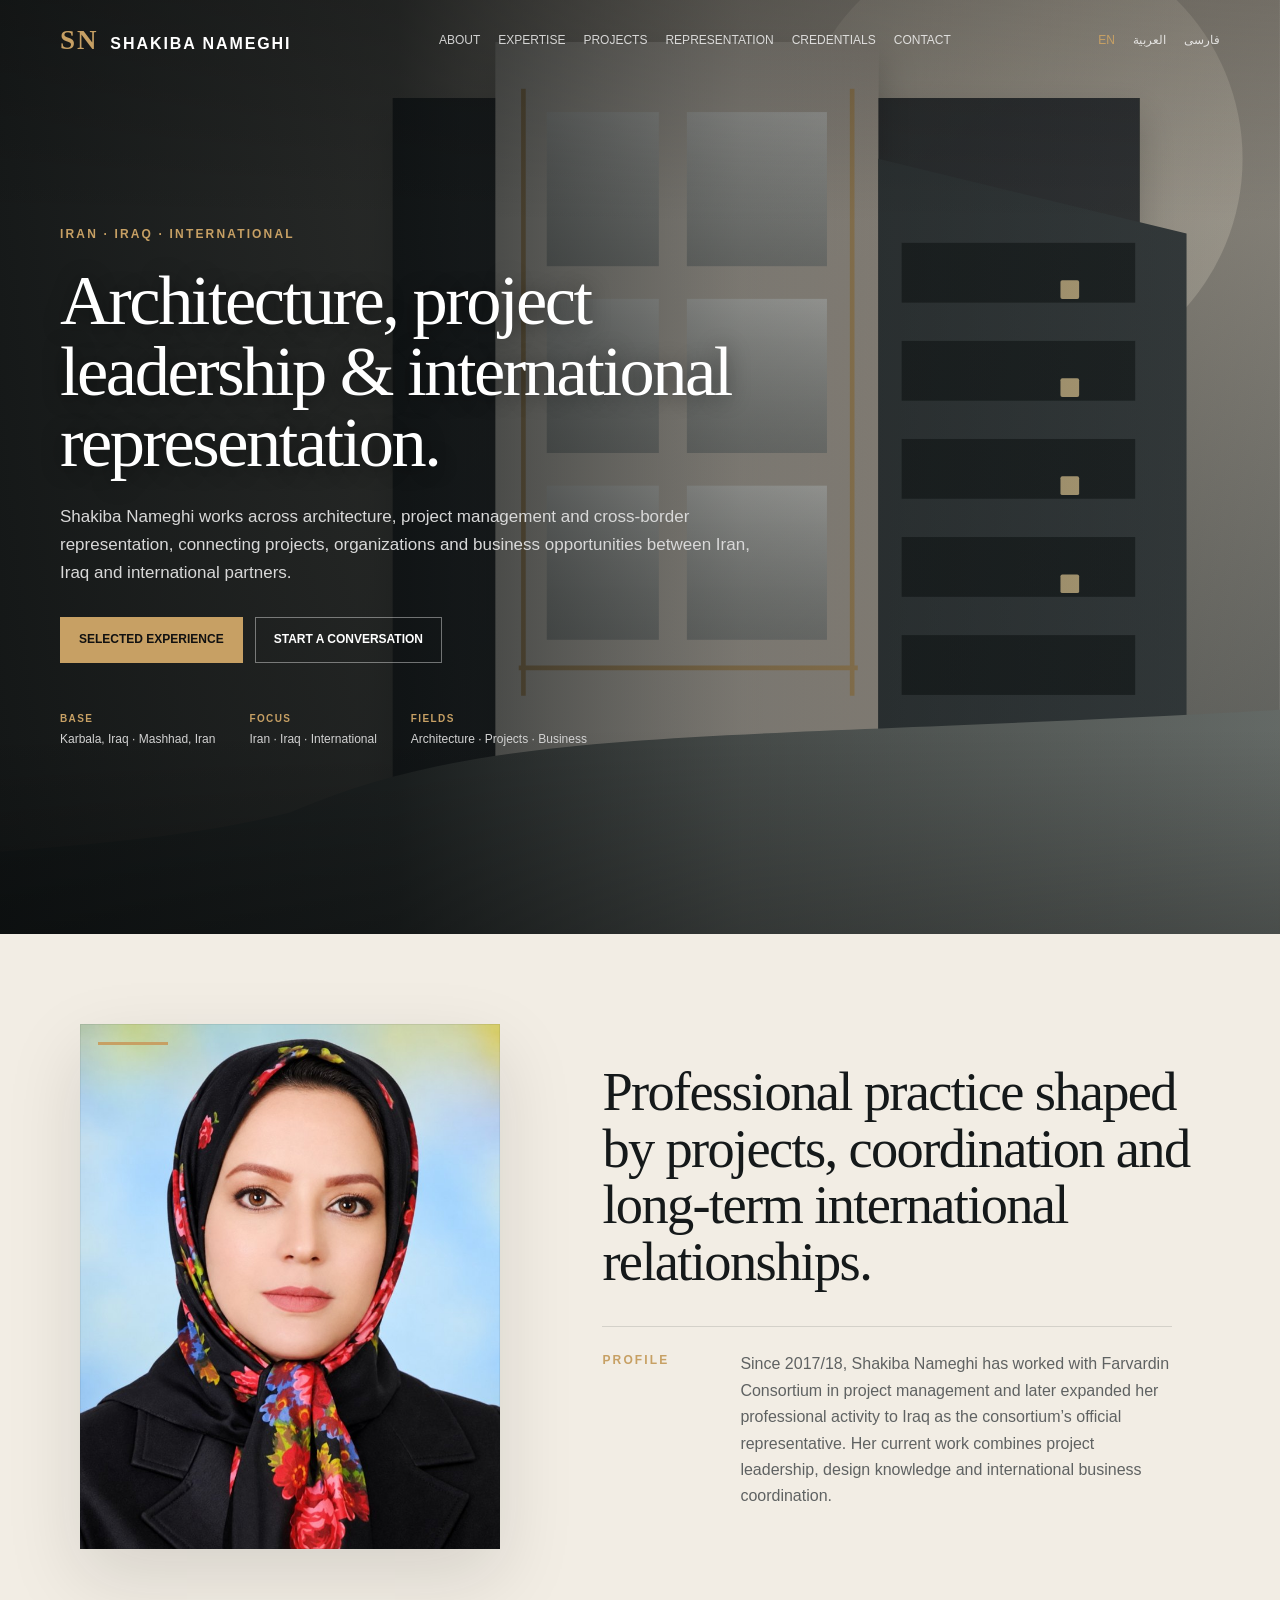
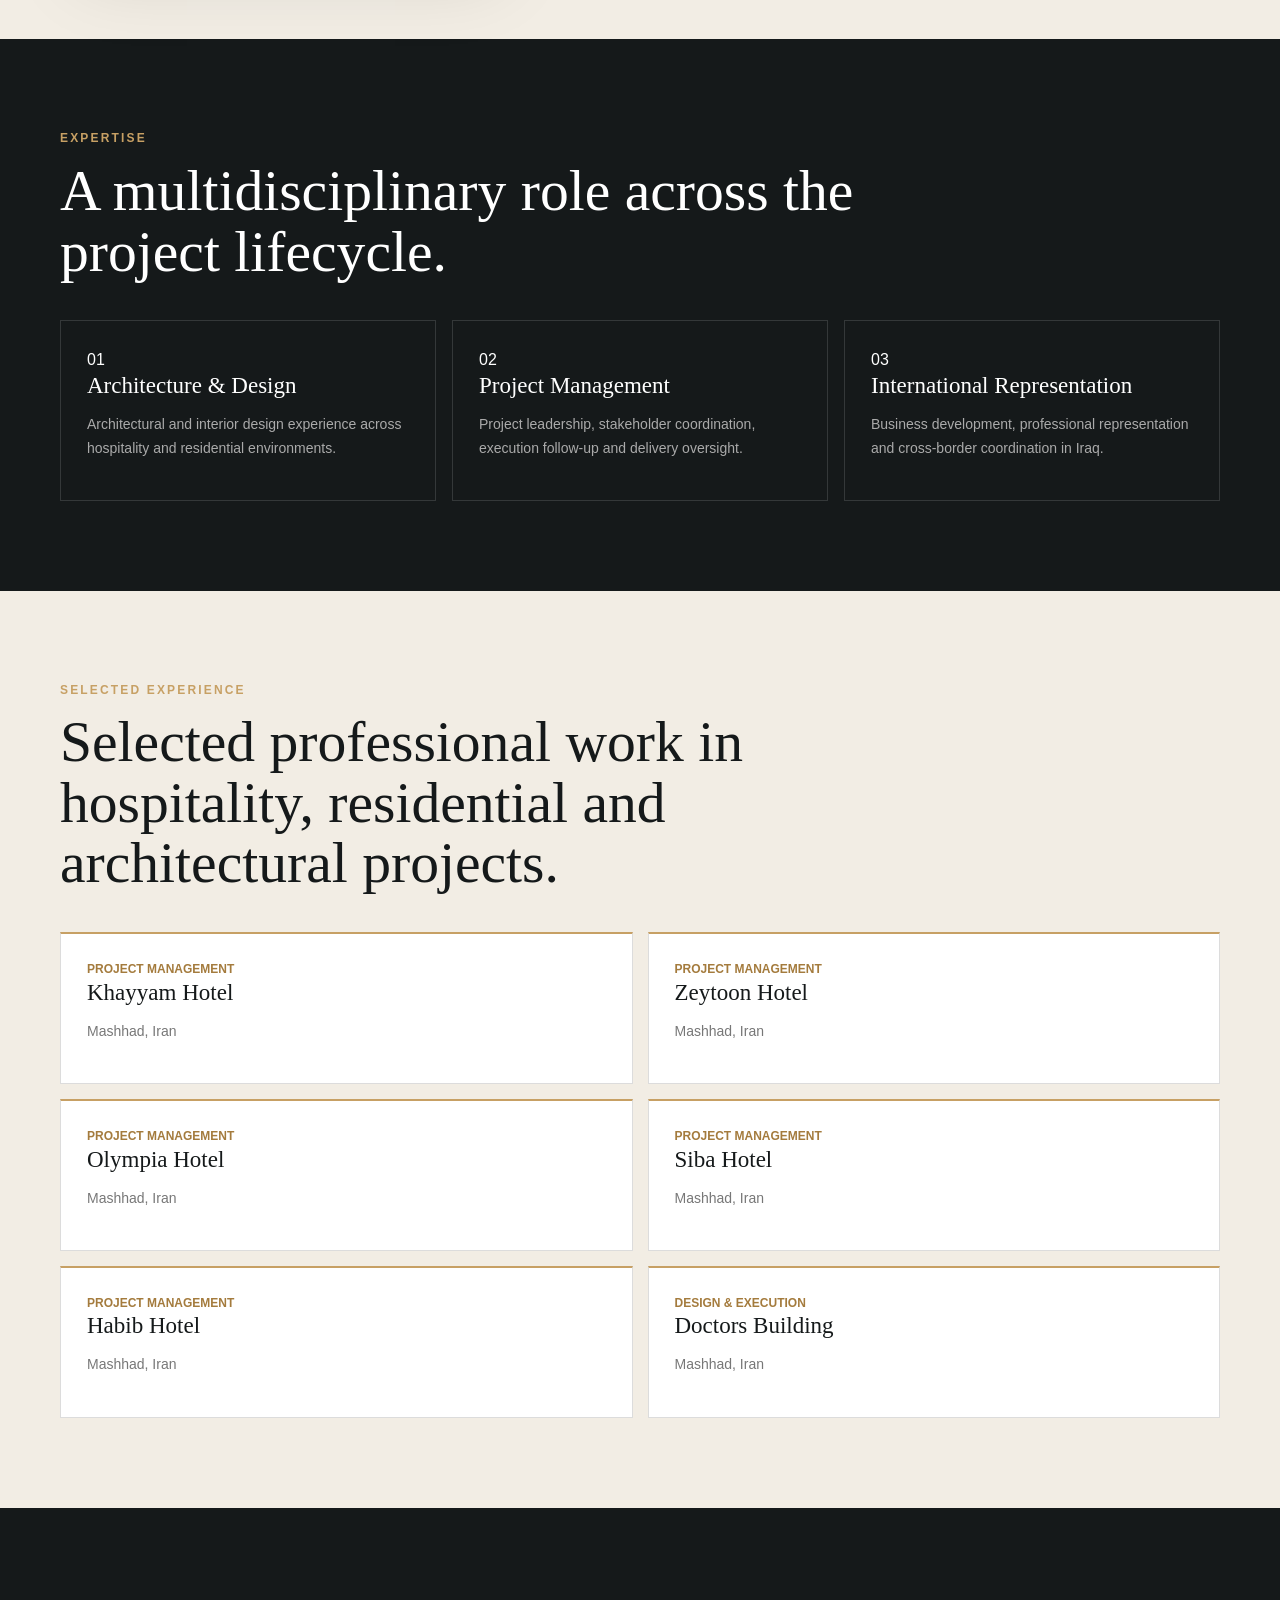
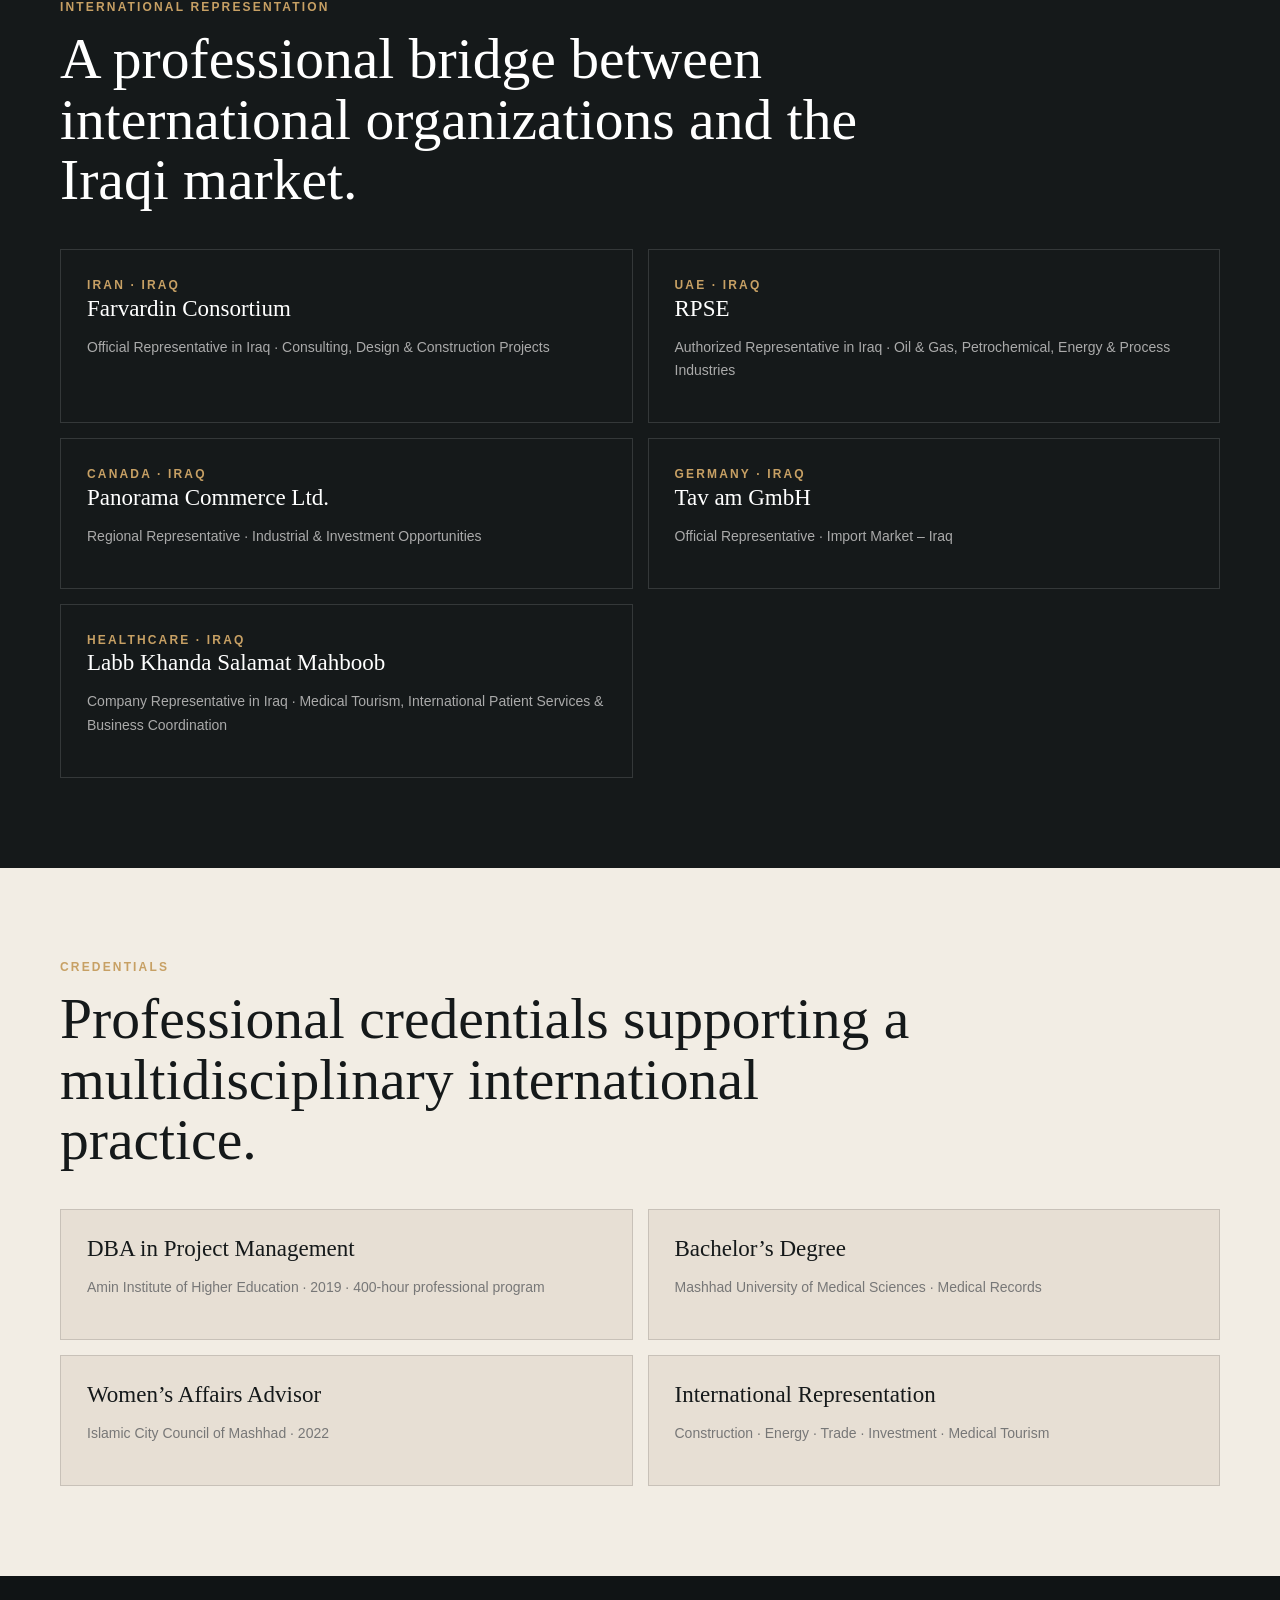
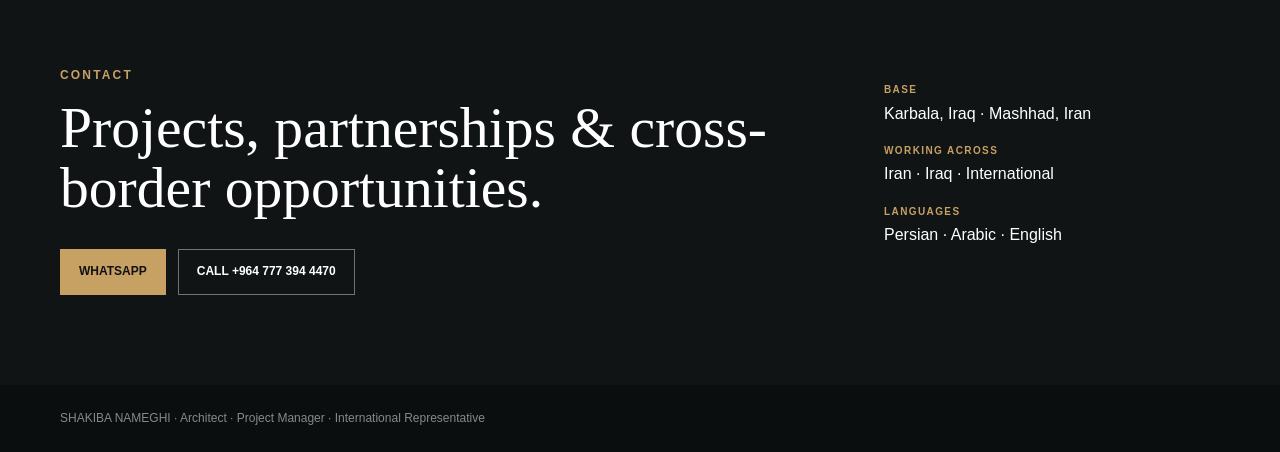
==== index.html @ e81e1b33 "Bust mobile CSS cache" ====
<!doctype html><html lang="en"><head><meta charset="utf-8"><meta name="viewport" content="width=device-width,initial-scale=1"><title>Shakiba Nameghi — Architect, Project Manager & International Representative</title><meta name="description" content="Official website of Shakiba Nameghi, architect, project manager and international representative working across Iran, Iraq and international partnerships."><meta name="theme-color" content="#141718"><link rel="canonical" href="https://shakibanameghi.com/"><link rel="alternate" hreflang="en" href="https://shakibanameghi.com/"><link rel="alternate" hreflang="fa" href="https://shakibanameghi.com/fa/"><link rel="alternate" hreflang="ar" href="https://shakibanameghi.com/ar/"><link rel="stylesheet" href="/style.css?v=5"><script defer src="/script.js?v=4"></script></head><body><header><div class="w bar"><a class="brand" href="/"><b>SN</b>SHAKIBA NAMEGHI</a><nav class="nav"><a href="#about">ABOUT</a><a href="#expertise">EXPERTISE</a><a href="#projects">PROJECTS</a><a href="#representation">REPRESENTATION</a><a href="#credentials">CREDENTIALS</a><a href="#contact">CONTACT</a></nav><div class="lang"><a class="on" href="/">EN</a><a href="/ar/">العربية</a><a href="/fa/">فارسی</a></div></div></header><main><section class="hero"><div class="w hc"><div class="eyebrow" data-reveal>IRAN · IRAQ · INTERNATIONAL</div><h1 data-reveal class="delay-1">Architecture, project leadership & international representation.</h1><p data-reveal class="delay-2">Shakiba Nameghi works across architecture, project management and cross-border representation, connecting projects, organizations and business opportunities between Iran, Iraq and international partners.</p><div class="buttons delay-3" data-reveal><a class="btn primary" href="#projects">SELECTED EXPERIENCE</a><a class="btn" href="#contact">START A CONVERSATION</a></div><div class="hero-meta" data-reveal><span><b>BASE</b>Karbala, Iraq · Mashhad, Iran</span><span><b>FOCUS</b>Iran · Iraq · International</span><span><b>FIELDS</b>Architecture · Projects · Business</span></div></div></section><section id="about"><div class="w about-grid"><figure class="about-portrait" data-reveal><img src="/portrait.jpg" alt="Portrait of Shakiba Nameghi" loading="lazy"></figure><div class="about-copy"><div class="big-copy" data-reveal>Professional practice shaped by projects, coordination and long-term international relationships.</div><div class="small-copy" data-reveal><div class="kick">PROFILE</div><p>Since 2017/18, Shakiba Nameghi has worked with Farvardin Consortium in project management and later expanded her professional activity to Iraq as the consortium’s official representative. Her current work combines project leadership, design knowledge and international business coordination.</p></div></div></div></section><section class="dark" id="expertise"><div class="w"><div class="section-head"><div class="kick" data-reveal>EXPERTISE</div><h2 class="title" data-reveal>A multidisciplinary role across the project lifecycle.</h2></div><div class="grid"><div class="card" data-reveal><div class="num">01</div><h3>Architecture & Design</h3><p>Architectural and interior design experience across hospitality and residential environments.</p></div><div class="card delay-1" data-reveal><div class="num">02</div><h3>Project Management</h3><p>Project leadership, stakeholder coordination, execution follow-up and delivery oversight.</p></div><div class="card delay-2" data-reveal><div class="num">03</div><h3>International Representation</h3><p>Business development, professional representation and cross-border coordination in Iraq.</p></div></div></div></section><section id="projects"><div class="w"><div class="section-head"><div class="kick" data-reveal>SELECTED EXPERIENCE</div><h2 class="title" data-reveal>Selected professional work in hospitality, residential and architectural projects.</h2></div><div class="projects"><article class="project" data-reveal><div class="meta">PROJECT MANAGEMENT</div><h3>Khayyam Hotel</h3><p>Mashhad, Iran</p></article><article class="project" data-reveal><div class="meta">PROJECT MANAGEMENT</div><h3>Zeytoon Hotel</h3><p>Mashhad, Iran</p></article><article class="project" data-reveal><div class="meta">PROJECT MANAGEMENT</div><h3>Olympia Hotel</h3><p>Mashhad, Iran</p></article><article class="project" data-reveal><div class="meta">PROJECT MANAGEMENT</div><h3>Siba Hotel</h3><p>Mashhad, Iran</p></article><article class="project" data-reveal><div class="meta">PROJECT MANAGEMENT</div><h3>Habib Hotel</h3><p>Mashhad, Iran</p></article><article class="project" data-reveal><div class="meta">DESIGN & EXECUTION</div><h3>Doctors Building</h3><p>Mashhad, Iran</p></article></div></div></section><section class="dark" id="representation"><div class="w"><div class="section-head"><div class="kick" data-reveal>INTERNATIONAL REPRESENTATION</div><h2 class="title" data-reveal>A professional bridge between international organizations and the Iraqi market.</h2></div><div class="reps"><div class="card" data-reveal><div class="kick">IRAN · IRAQ</div><h3>Farvardin Consortium</h3><p>Official Representative in Iraq · Consulting, Design & Construction Projects</p></div><div class="card" data-reveal><div class="kick">UAE · IRAQ</div><h3>RPSE</h3><p>Authorized Representative in Iraq · Oil & Gas, Petrochemical, Energy & Process Industries</p></div><div class="card" data-reveal><div class="kick">CANADA · IRAQ</div><h3>Panorama Commerce Ltd.</h3><p>Regional Representative · Industrial & Investment Opportunities</p></div><div class="card" data-reveal><div class="kick">GERMANY · IRAQ</div><h3>Tav am GmbH</h3><p>Official Representative · Import Market – Iraq</p></div><div class="card" data-reveal><div class="kick">HEALTHCARE · IRAQ</div><h3>Labb Khanda Salamat Mahboob</h3><p>Company Representative in Iraq · Medical Tourism, International Patient Services & Business Coordination</p></div></div></div></section><section id="credentials"><div class="w"><div class="section-head"><div class="kick" data-reveal>CREDENTIALS</div><h2 class="title" data-reveal>Professional credentials supporting a multidisciplinary international practice.</h2></div><div class="creds"><div class="cred" data-reveal><h3>DBA in Project Management</h3><p>Amin Institute of Higher Education · 2019 · 400-hour professional program</p></div><div class="cred" data-reveal><h3>Bachelor’s Degree</h3><p>Mashhad University of Medical Sciences · Medical Records</p></div><div class="cred" data-reveal><h3>Women’s Affairs Advisor</h3><p>Islamic City Council of Mashhad · 2022</p></div><div class="cred" data-reveal><h3>International Representation</h3><p>Construction · Energy · Trade · Investment · Medical Tourism</p></div></div></div></section><section class="contact" id="contact"><div class="w contactin"><div data-reveal><div class="kick">CONTACT</div><h2 class="title">Projects, partnerships & cross-border opportunities.</h2><div class="buttons"><a class="btn primary" href="https://wa.me/9647773944470" target="_blank" rel="noopener">WHATSAPP</a><a class="btn" href="tel:+9647773944470">CALL +964 777 394 4470</a></div></div><div class="contact-info" data-reveal><p><b>BASE</b>Karbala, Iraq · Mashhad, Iran</p><p><b>WORKING ACROSS</b>Iran · Iraq · International</p><p><b>LANGUAGES</b>Persian · Arabic · English</p></div></div></section></main><footer><div class="w">SHAKIBA NAMEGHI · Architect · Project Manager · International Representative</div></footer></body></html>
---- style.css ----
*{box-sizing:border-box}html{scroll-behavior:smooth}body{margin:0;background:#f2ede4;color:#15191a;font-family:Arial,sans-serif;line-height:1.65;overflow-x:hidden}a{color:inherit}img{display:block;max-width:100%}.w{width:min(1160px,calc(100% - 40px));margin-left:auto;margin-right:auto}header{position:absolute;z-index:20;left:0;right:0;color:#fff}.bar{height:82px;display:flex;align-items:center;justify-content:space-between;gap:20px}.brand{text-decoration:none;font-weight:700;letter-spacing:.12em;white-space:nowrap}.brand b{font:700 27px Georgia;color:#c7a064;margin-right:12px}.nav,.lang{display:flex;gap:18px;font-size:12px}.nav a,.lang a{text-decoration:none;opacity:.78}.lang .on{color:#c7a064;opacity:1}.hero{min-height:100vh;display:flex;align-items:center;color:#fff;position:relative;background-image:linear-gradient(90deg,rgba(8,12,13,.92) 0%,rgba(8,12,13,.82) 31%,rgba(8,12,13,.42) 58%,rgba(8,12,13,.12) 100%),url('/hero.svg');background-position:center,right center;background-size:cover,cover;background-repeat:no-repeat}.hero:after{content:"";position:absolute;inset:0;pointer-events:none;background:linear-gradient(180deg,#0003 0%,transparent 24%,transparent 78%,#0004 100%)}.hc{position:relative;z-index:1;padding:135px 0 95px;max-width:1160px;margin-left:auto;margin-right:auto}.hc>*{max-width:720px}.rtl .hc>*{margin-left:0;margin-right:auto}.kick,.eyebrow{color:#c7a064;font-size:12px;font-weight:700;letter-spacing:.18em}h1{font:400 clamp(48px,5.5vw,78px)/1.01 Georgia;margin:20px 0 25px;letter-spacing:-.035em;text-shadow:0 2px 22px #0007}.hero p,.lead{font-size:17px;color:#d8d8d8}.buttons{display:flex;gap:12px;flex-wrap:wrap;margin-top:30px}.btn{padding:12px 18px;border:1px solid #ffffff66;text-decoration:none;font-size:12px;font-weight:700}.primary{background:#c7a064;border-color:#c7a064;color:#111}.hero-meta{display:flex;gap:34px;flex-wrap:wrap;margin-top:48px;color:#d2d2d2;font-size:12px}.hero-meta span{display:grid;gap:2px}.hero-meta b,.contact-info b{color:#c7a064;font-size:10px;letter-spacing:.14em}section{padding:90px 0}.about-grid{display:grid;grid-template-columns:minmax(330px,420px) minmax(0,1fr);gap:clamp(64px,8vw,118px);align-items:center;max-width:1120px}.about-portrait{margin:0;position:relative;aspect-ratio:4/5;overflow:hidden;background:#d8d0c4;box-shadow:0 28px 70px #16161620}.about-portrait:before{content:"";position:absolute;z-index:2;left:18px;top:18px;width:70px;height:3px;background:#c7a064}.about-portrait:after{content:"";position:absolute;inset:0;border:1px solid #15191a14;pointer-events:none}.about-portrait img{width:100%;height:100%;object-fit:cover;object-position:center top}.about-copy{display:grid;gap:36px;align-content:center}.big-copy{font:400 clamp(40px,4.25vw,60px)/1.04 Georgia;letter-spacing:-.03em;max-width:680px}.small-copy{max-width:570px;display:grid;grid-template-columns:110px 1fr;gap:28px;border-top:1px solid #15191a22;padding-top:24px}.small-copy p{margin:0;color:#5f6262;font-size:16px}.dark{background:#15191a;color:#fff}.title{font:400 clamp(35px,4.5vw,60px)/1.05 Georgia;margin:12px 0 28px;max-width:900px}.grid{display:grid;grid-template-columns:repeat(3,1fr);gap:16px;margin-top:38px}.card,.project,.cred{padding:26px;border:1px solid #0002}.dark .card{border-color:#fff2}.card h3,.project h3,.cred h3{font:400 23px Georgia;margin:0 0 9px}.card p,.project p,.cred p{font-size:14px;color:#777}.dark .card p{color:#aaa}.projects,.reps,.creds{display:grid;grid-template-columns:repeat(2,1fr);gap:15px;margin-top:38px}.project{background:#fff;border-top:2px solid #c7a064}.meta{color:#a47b3d;font-size:12px;font-weight:700}.cred{background:#e7dfd4}.contact{background:#101415;color:#fff}.contactin{display:grid;grid-template-columns:1.4fr .6fr;gap:40px}.contact-info p{display:grid;gap:2px}.rtl{direction:rtl;text-align:right}.rtl h1,.rtl .title,.rtl .card h3,.rtl .project h3,.rtl .cred h3,.rtl .big-copy{font-family:Arial;letter-spacing:0}.rtl h1{line-height:1.15}.rtl .brand b{margin-right:0;margin-left:12px}.mobile-nav-toggle,.mobile-nav-panel,.mobile-nav-backdrop{display:none}footer{padding:24px 0;background:#0b0e0f;color:#888;font-size:12px}@media(max-width:980px){.nav{display:none}.bar{gap:14px}.about-grid{grid-template-columns:minmax(250px,.78fr) minmax(0,1.22fr);gap:42px}.small-copy{grid-template-columns:1fr}.hero-meta{gap:22px}.mobile-nav-toggle{display:grid;place-items:center;position:fixed;z-index:41;right:14px;top:86px;width:48px;height:48px;border:1px solid #ffffff20;border-radius:50%;background:rgba(21,25,26,.9);backdrop-filter:blur(10px);-webkit-backdrop-filter:blur(10px);color:#c7a064;box-shadow:0 8px 24px #0005;cursor:pointer;font-size:20px}.rtl .mobile-nav-toggle{right:auto;left:14px}.mobile-nav-backdrop{display:block;position:fixed;z-index:38;inset:0;background:#0009;opacity:0;visibility:hidden;transition:.25s}.mobile-nav-panel{display:flex;position:fixed;z-index:40;top:0;right:0;height:100svh;width:min(84vw,330px);padding:92px 26px 32px;background:#111516;color:#fff;flex-direction:column;gap:4px;transform:translateX(105%);transition:transform .28s ease;box-shadow:-20px 0 50px #0005}.rtl .mobile-nav-panel{right:auto;left:0;transform:translateX(-105%);box-shadow:20px 0 50px #0005}.mobile-nav-panel>a{padding:15px 4px;border-bottom:1px solid #ffffff18;text-decoration:none;font-size:14px;font-weight:700}.mobile-nav-panel>a:first-of-type{border-top:1px solid #ffffff18}.mobile-lang{margin-top:20px;display:flex;gap:14px;flex-wrap:wrap}.mobile-lang a{padding:8px 0;text-decoration:none;color:#bbb;font-size:12px}.mobile-lang .on{color:#c7a064}.mobile-nav-close{position:absolute;top:25px;right:22px;width:40px;height:40px;border:1px solid #ffffff24;background:transparent;color:#fff;font-size:24px;cursor:pointer}.rtl .mobile-nav-close{right:auto;left:22px}body.mobile-nav-open{overflow:hidden}body.mobile-nav-open .mobile-nav-backdrop{opacity:1;visibility:visible}body.mobile-nav-open .mobile-nav-panel{transform:translateX(0)}}@media(max-width:800px){.w{width:calc(100% - 32px)}header{position:absolute;top:0}.bar{height:74px;align-items:center;padding-top:0}.brand{font-size:11px;letter-spacing:.08em;white-space:nowrap;line-height:1;max-width:none;padding-right:56px}.brand b{font-size:24px;margin-right:8px}.rtl .brand{padding-right:0;padding-left:56px}.rtl .brand b{margin-left:8px}.lang{display:none}.mobile-nav-toggle{top:15px;right:15px;width:44px;height:44px;border-radius:10px;font-size:19px}.rtl .mobile-nav-toggle{right:auto;left:15px}.hero{min-height:100svh;align-items:flex-start;background-image:linear-gradient(90deg,rgba(8,12,13,.9),rgba(8,12,13,.5)),url('/hero.svg');background-position:center,62% center;background-size:cover,cover}.hc{padding:145px 0 50px}.hc>*{max-width:100%}.eyebrow{font-size:10px;letter-spacing:.15em}h1{font-size:clamp(39px,11vw,52px);line-height:1.02;margin:14px 0 20px;letter-spacing:-.025em}.rtl h1{line-height:1.16}.hero p{font-size:14px;line-height:1.65}.buttons{gap:10px;margin-top:24px}.btn{padding:12px 14px}.hero-meta{display:grid;grid-template-columns:1fr 1fr;gap:14px 20px;margin-top:30px;font-size:11px}.about-grid{grid-template-columns:1fr;gap:34px;max-width:none}.about-portrait{width:min(100%,520px);aspect-ratio:4/5;box-shadow:none}.about-portrait:before{display:none}.about-copy{gap:24px}.big-copy{font-size:clamp(32px,9vw,44px)}.small-copy{border-top:0;padding-top:0;display:block}.small-copy .kick{margin-bottom:10px}.small-copy p{font-size:15px}.grid{grid-template-columns:1fr}.projects,.reps,.creds,.contactin{grid-template-columns:1fr}section{padding:65px 0}.title{font-size:clamp(32px,9vw,44px)}.card,.project,.cred{padding:22px}}@media(max-width:520px){.w{width:calc(100% - 32px)}.bar{height:70px}.brand{font-size:10px;letter-spacing:.065em;padding-right:50px}.brand b{font-size:22px}.rtl .brand{padding-left:50px}.hero{min-height:100svh}.hc{padding:132px 0 42px}h1{font-size:clamp(37px,10.8vw,47px)}.hero p{font-size:14px}.buttons{display:grid;grid-template-columns:1fr;gap:10px}.btn{text-align:center;padding:12px 10px}.hero-meta{grid-template-columns:1fr;gap:12px;margin-top:28px}.projects,.reps,.creds{gap:11px}section{padding:54px 0}.mobile-nav-toggle{top:14px;right:14px;width:42px;height:42px;border-radius:10px}.rtl .mobile-nav-toggle{right:auto;left:14px}footer{line-height:1.6}}
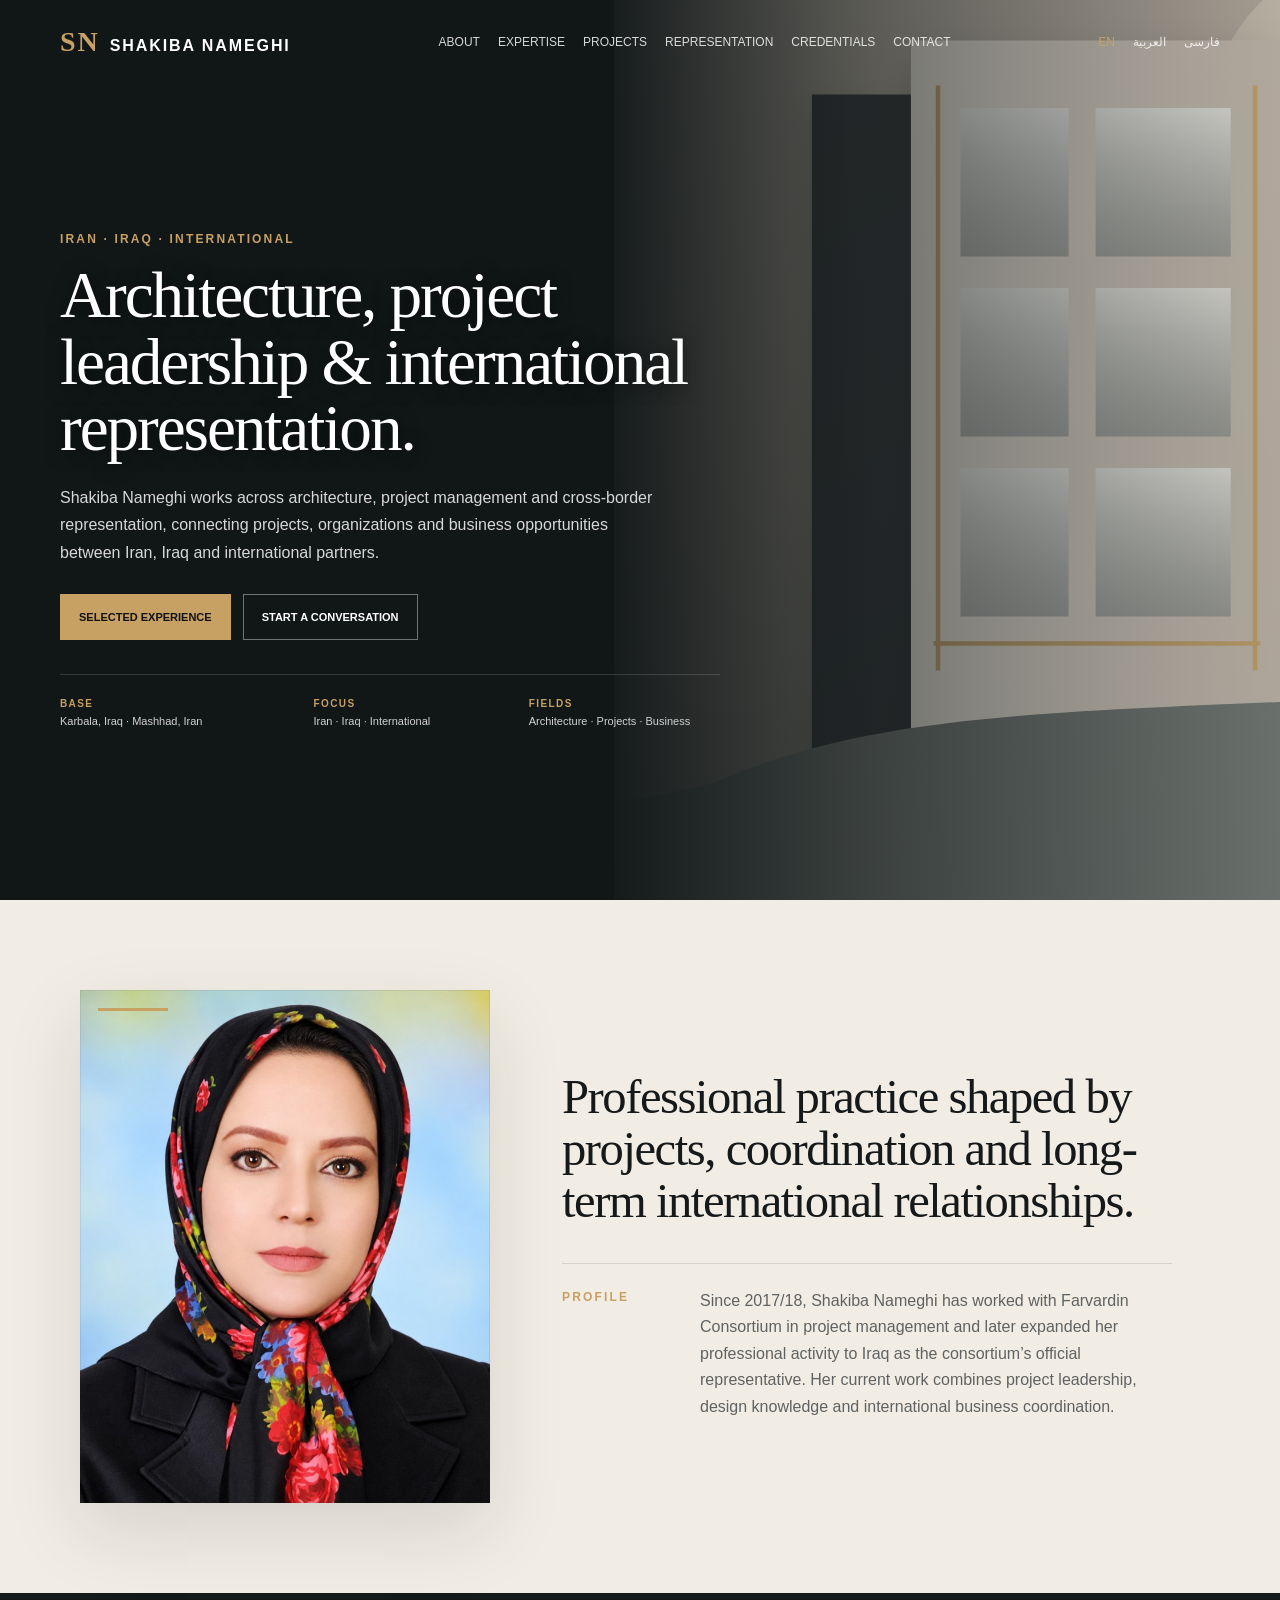
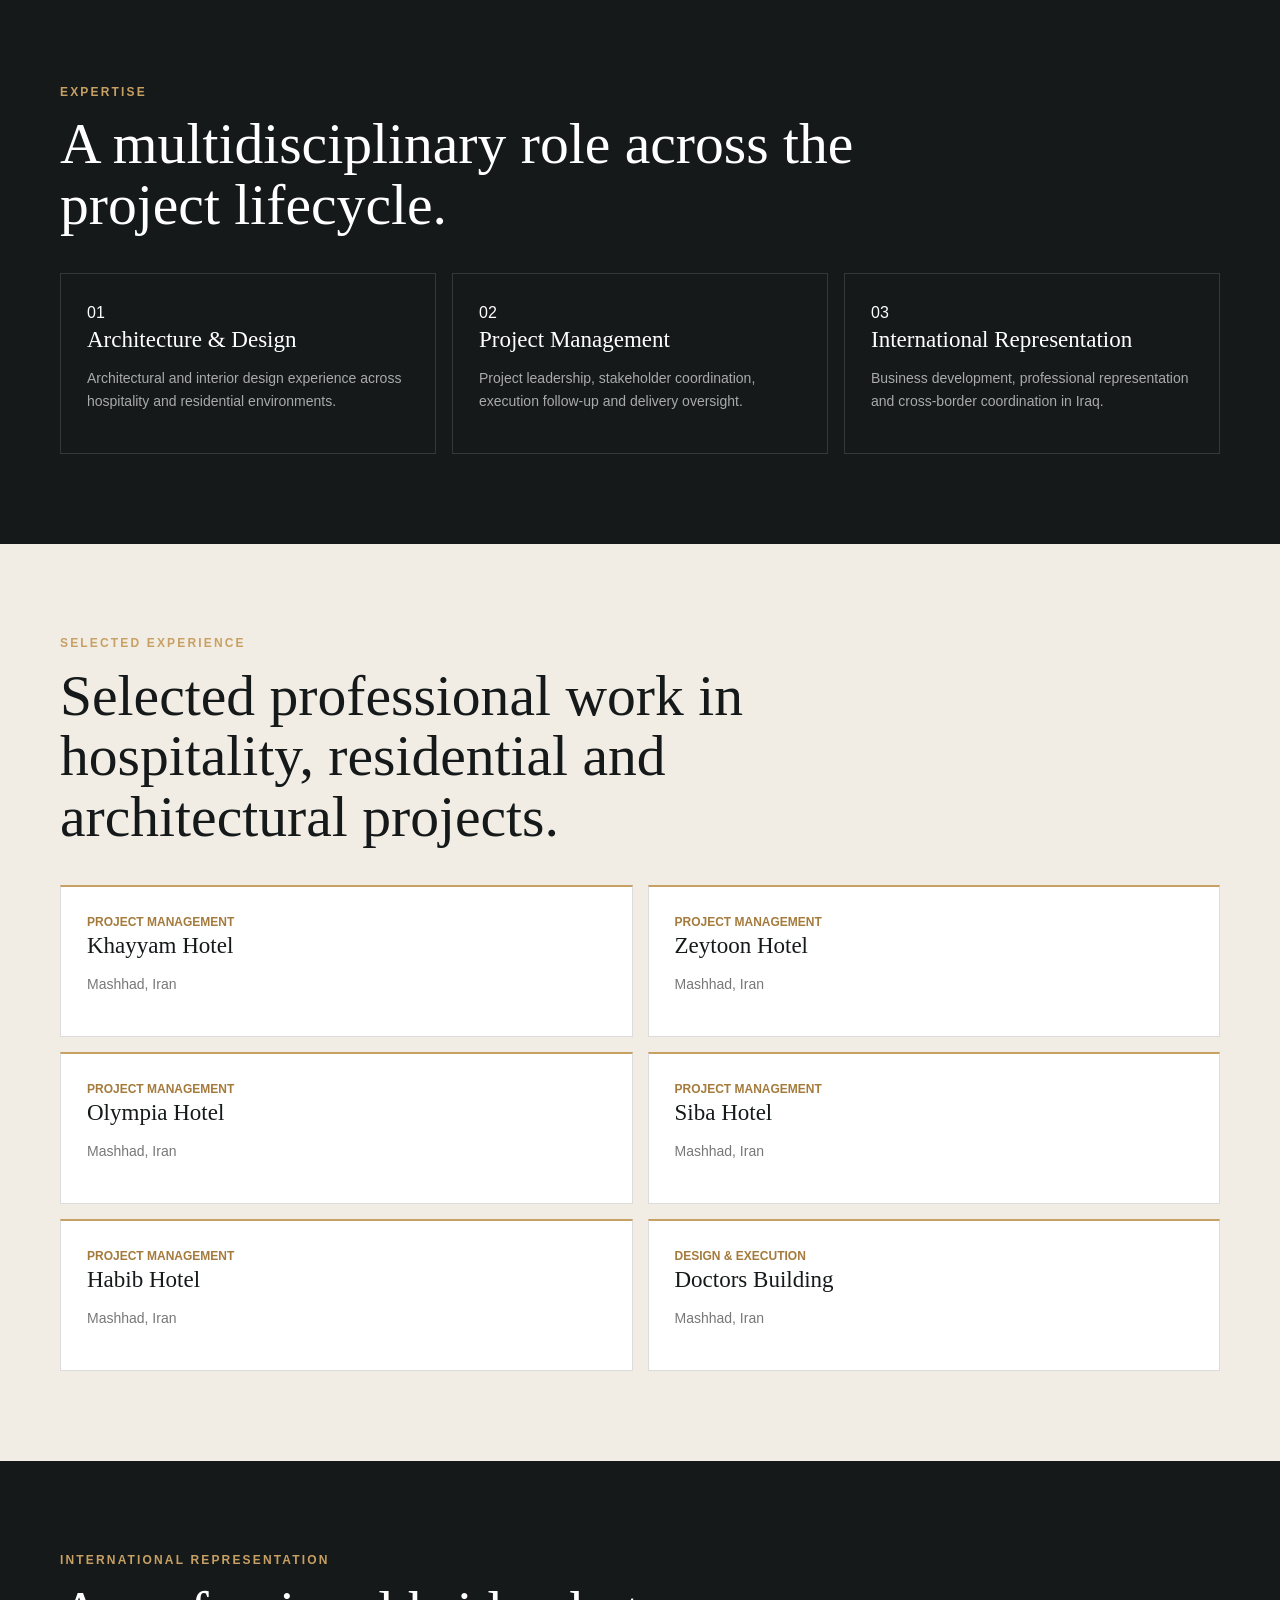
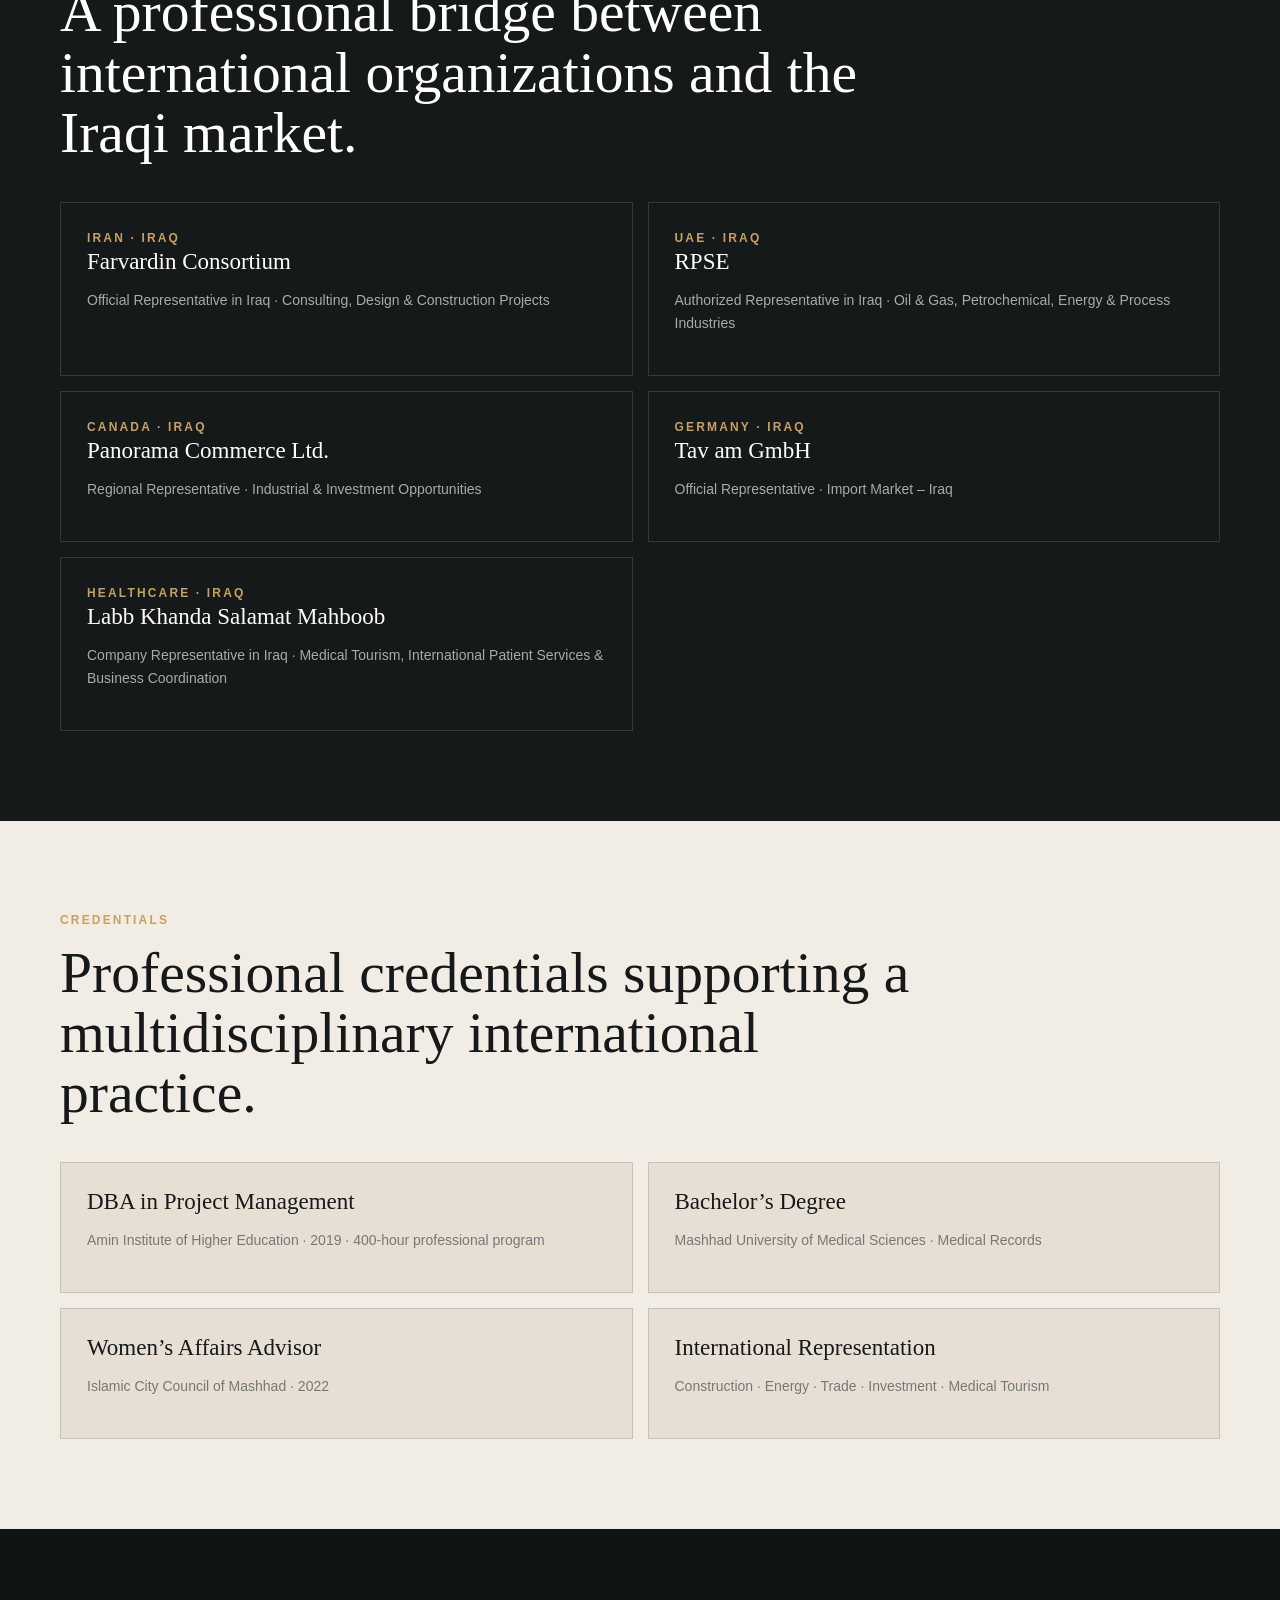
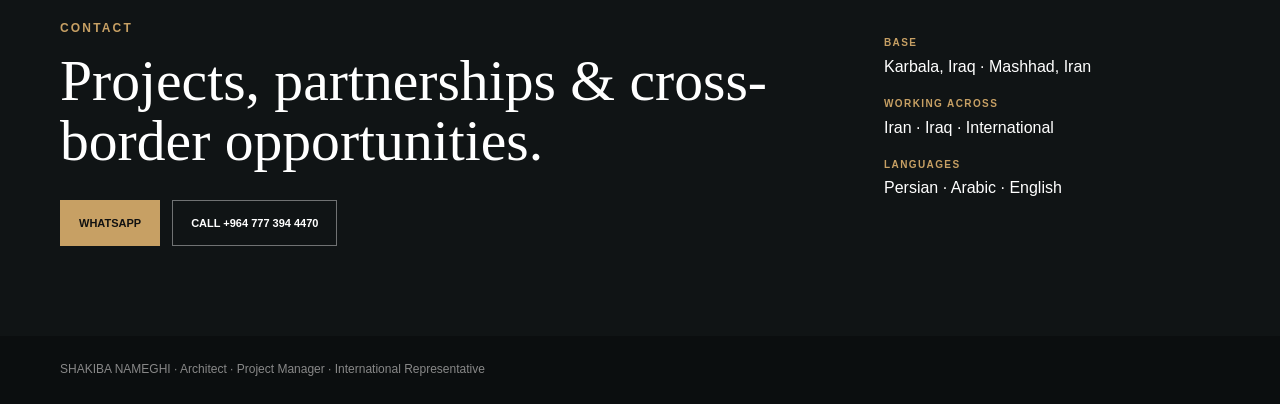
==== commit 6c7f4863: "Bust caches for rebuilt responsive layout" ====
--- a/index.html
+++ b/index.html
@@ -1 +1 @@
-<!doctype html><html lang="en"><head><meta charset="utf-8"><meta name="viewport" content="width=device-width,initial-scale=1"><title>Shakiba Nameghi — Architect, Project Manager & International Representative</title><meta name="description" content="Official website of Shakiba Nameghi, architect, project manager and international representative working across Iran, Iraq and international partnerships."><meta name="theme-color" content="#141718"><link rel="canonical" href="https://shakibanameghi.com/"><link rel="alternate" hreflang="en" href="https://shakibanameghi.com/"><link rel="alternate" hreflang="fa" href="https://shakibanameghi.com/fa/"><link rel="alternate" hreflang="ar" href="https://shakibanameghi.com/ar/"><link rel="stylesheet" href="/style.css?v=5"><script defer src="/script.js?v=4"></script></head><body><header><div class="w bar"><a class="brand" href="/"><b>SN</b>SHAKIBA NAMEGHI</a><nav class="nav"><a href="#about">ABOUT</a><a href="#expertise">EXPERTISE</a><a href="#projects">PROJECTS</a><a href="#representation">REPRESENTATION</a><a href="#credentials">CREDENTIALS</a><a href="#contact">CONTACT</a></nav><div class="lang"><a class="on" href="/">EN</a><a href="/ar/">العربية</a><a href="/fa/">فارسی</a></div></div></header><main><section class="hero"><div class="w hc"><div class="eyebrow" data-reveal>IRAN · IRAQ · INTERNATIONAL</div><h1 data-reveal class="delay-1">Architecture, project leadership & international representation.</h1><p data-reveal class="delay-2">Shakiba Nameghi works across architecture, project management and cross-border representation, connecting projects, organizations and business opportunities between Iran, Iraq and international partners.</p><div class="buttons delay-3" data-reveal><a class="btn primary" href="#projects">SELECTED EXPERIENCE</a><a class="btn" href="#contact">START A CONVERSATION</a></div><div class="hero-meta" data-reveal><span><b>BASE</b>Karbala, Iraq · Mashhad, Iran</span><span><b>FOCUS</b>Iran · Iraq · International</span><span><b>FIELDS</b>Architecture · Projects · Business</span></div></div></section><section id="about"><div class="w about-grid"><figure class="about-portrait" data-reveal><img src="/portrait.jpg" alt="Portrait of Shakiba Nameghi" loading="lazy"></figure><div class="about-copy"><div class="big-copy" data-reveal>Professional practice shaped by projects, coordination and long-term international relationships.</div><div class="small-copy" data-reveal><div class="kick">PROFILE</div><p>Since 2017/18, Shakiba Nameghi has worked with Farvardin Consortium in project management and later expanded her professional activity to Iraq as the consortium’s official representative. Her current work combines project leadership, design knowledge and international business coordination.</p></div></div></div></section><section class="dark" id="expertise"><div class="w"><div class="section-head"><div class="kick" data-reveal>EXPERTISE</div><h2 class="title" data-reveal>A multidisciplinary role across the project lifecycle.</h2></div><div class="grid"><div class="card" data-reveal><div class="num">01</div><h3>Architecture & Design</h3><p>Architectural and interior design experience across hospitality and residential environments.</p></div><div class="card delay-1" data-reveal><div class="num">02</div><h3>Project Management</h3><p>Project leadership, stakeholder coordination, execution follow-up and delivery oversight.</p></div><div class="card delay-2" data-reveal><div class="num">03</div><h3>International Representation</h3><p>Business development, professional representation and cross-border coordination in Iraq.</p></div></div></div></section><section id="projects"><div class="w"><div class="section-head"><div class="kick" data-reveal>SELECTED EXPERIENCE</div><h2 class="title" data-reveal>Selected professional work in hospitality, residential and architectural projects.</h2></div><div class="projects"><article class="project" data-reveal><div class="meta">PROJECT MANAGEMENT</div><h3>Khayyam Hotel</h3><p>Mashhad, Iran</p></article><article class="project" data-reveal><div class="meta">PROJECT MANAGEMENT</div><h3>Zeytoon Hotel</h3><p>Mashhad, Iran</p></article><article class="project" data-reveal><div class="meta">PROJECT MANAGEMENT</div><h3>Olympia Hotel</h3><p>Mashhad, Iran</p></article><article class="project" data-reveal><div class="meta">PROJECT MANAGEMENT</div><h3>Siba Hotel</h3><p>Mashhad, Iran</p></article><article class="project" data-reveal><div class="meta">PROJECT MANAGEMENT</div><h3>Habib Hotel</h3><p>Mashhad, Iran</p></article><article class="project" data-reveal><div class="meta">DESIGN & EXECUTION</div><h3>Doctors Building</h3><p>Mashhad, Iran</p></article></div></div></section><section class="dark" id="representation"><div class="w"><div class="section-head"><div class="kick" data-reveal>INTERNATIONAL REPRESENTATION</div><h2 class="title" data-reveal>A professional bridge between international organizations and the Iraqi market.</h2></div><div class="reps"><div class="card" data-reveal><div class="kick">IRAN · IRAQ</div><h3>Farvardin Consortium</h3><p>Official Representative in Iraq · Consulting, Design & Construction Projects</p></div><div class="card" data-reveal><div class="kick">UAE · IRAQ</div><h3>RPSE</h3><p>Authorized Representative in Iraq · Oil & Gas, Petrochemical, Energy & Process Industries</p></div><div class="card" data-reveal><div class="kick">CANADA · IRAQ</div><h3>Panorama Commerce Ltd.</h3><p>Regional Representative · Industrial & Investment Opportunities</p></div><div class="card" data-reveal><div class="kick">GERMANY · IRAQ</div><h3>Tav am GmbH</h3><p>Official Representative · Import Market – Iraq</p></div><div class="card" data-reveal><div class="kick">HEALTHCARE · IRAQ</div><h3>Labb Khanda Salamat Mahboob</h3><p>Company Representative in Iraq · Medical Tourism, International Patient Services & Business Coordination</p></div></div></div></section><section id="credentials"><div class="w"><div class="section-head"><div class="kick" data-reveal>CREDENTIALS</div><h2 class="title" data-reveal>Professional credentials supporting a multidisciplinary international practice.</h2></div><div class="creds"><div class="cred" data-reveal><h3>DBA in Project Management</h3><p>Amin Institute of Higher Education · 2019 · 400-hour professional program</p></div><div class="cred" data-reveal><h3>Bachelor’s Degree</h3><p>Mashhad University of Medical Sciences · Medical Records</p></div><div class="cred" data-reveal><h3>Women’s Affairs Advisor</h3><p>Islamic City Council of Mashhad · 2022</p></div><div class="cred" data-reveal><h3>International Representation</h3><p>Construction · Energy · Trade · Investment · Medical Tourism</p></div></div></div></section><section class="contact" id="contact"><div class="w contactin"><div data-reveal><div class="kick">CONTACT</div><h2 class="title">Projects, partnerships & cross-border opportunities.</h2><div class="buttons"><a class="btn primary" href="https://wa.me/9647773944470" target="_blank" rel="noopener">WHATSAPP</a><a class="btn" href="tel:+9647773944470">CALL +964 777 394 4470</a></div></div><div class="contact-info" data-reveal><p><b>BASE</b>Karbala, Iraq · Mashhad, Iran</p><p><b>WORKING ACROSS</b>Iran · Iraq · International</p><p><b>LANGUAGES</b>Persian · Arabic · English</p></div></div></section></main><footer><div class="w">SHAKIBA NAMEGHI · Architect · Project Manager · International Representative</div></footer></body></html>+<!doctype html><html lang="en"><head><meta charset="utf-8"><meta name="viewport" content="width=device-width,initial-scale=1"><title>Shakiba Nameghi — Architect, Project Manager & International Representative</title><meta name="description" content="Official website of Shakiba Nameghi, architect, project manager and international representative working across Iran, Iraq and international partnerships."><meta name="theme-color" content="#141718"><link rel="canonical" href="https://shakibanameghi.com/"><link rel="alternate" hreflang="en" href="https://shakibanameghi.com/"><link rel="alternate" hreflang="fa" href="https://shakibanameghi.com/fa/"><link rel="alternate" hreflang="ar" href="https://shakibanameghi.com/ar/"><link rel="stylesheet" href="/style.css?v=10"><script defer src="/script.js?v=10"></script></head><body><header><div class="w bar"><a class="brand" href="/"><b>SN</b>SHAKIBA NAMEGHI</a><nav class="nav"><a href="#about">ABOUT</a><a href="#expertise">EXPERTISE</a><a href="#projects">PROJECTS</a><a href="#representation">REPRESENTATION</a><a href="#credentials">CREDENTIALS</a><a href="#contact">CONTACT</a></nav><div class="lang"><a class="on" href="/">EN</a><a href="/ar/">العربية</a><a href="/fa/">فارسی</a></div></div></header><main><section class="hero"><div class="hc"><div class="eyebrow" data-reveal>IRAN · IRAQ · INTERNATIONAL</div><h1 data-reveal class="delay-1">Architecture, project leadership & international representation.</h1><p data-reveal class="delay-2">Shakiba Nameghi works across architecture, project management and cross-border representation, connecting projects, organizations and business opportunities between Iran, Iraq and international partners.</p><div class="buttons delay-3" data-reveal><a class="btn primary" href="#projects">SELECTED EXPERIENCE</a><a class="btn" href="#contact">START A CONVERSATION</a></div><div class="hero-meta" data-reveal><span><b>BASE</b>Karbala, Iraq · Mashhad, Iran</span><span><b>FOCUS</b>Iran · Iraq · International</span><span><b>FIELDS</b>Architecture · Projects · Business</span></div></div></section><section id="about"><div class="w about-grid"><figure class="about-portrait" data-reveal><img src="/portrait.jpg" alt="Portrait of Shakiba Nameghi" loading="lazy"></figure><div class="about-copy"><div class="big-copy" data-reveal>Professional practice shaped by projects, coordination and long-term international relationships.</div><div class="small-copy" data-reveal><div class="kick">PROFILE</div><p>Since 2017/18, Shakiba Nameghi has worked with Farvardin Consortium in project management and later expanded her professional activity to Iraq as the consortium’s official representative. Her current work combines project leadership, design knowledge and international business coordination.</p></div></div></div></section><section class="dark" id="expertise"><div class="w"><div class="section-head"><div class="kick" data-reveal>EXPERTISE</div><h2 class="title" data-reveal>A multidisciplinary role across the project lifecycle.</h2></div><div class="grid"><div class="card" data-reveal><div class="num">01</div><h3>Architecture & Design</h3><p>Architectural and interior design experience across hospitality and residential environments.</p></div><div class="card delay-1" data-reveal><div class="num">02</div><h3>Project Management</h3><p>Project leadership, stakeholder coordination, execution follow-up and delivery oversight.</p></div><div class="card delay-2" data-reveal><div class="num">03</div><h3>International Representation</h3><p>Business development, professional representation and cross-border coordination in Iraq.</p></div></div></div></section><section id="projects"><div class="w"><div class="section-head"><div class="kick" data-reveal>SELECTED EXPERIENCE</div><h2 class="title" data-reveal>Selected professional work in hospitality, residential and architectural projects.</h2></div><div class="projects"><article class="project" data-reveal><div class="meta">PROJECT MANAGEMENT</div><h3>Khayyam Hotel</h3><p>Mashhad, Iran</p></article><article class="project" data-reveal><div class="meta">PROJECT MANAGEMENT</div><h3>Zeytoon Hotel</h3><p>Mashhad, Iran</p></article><article class="project" data-reveal><div class="meta">PROJECT MANAGEMENT</div><h3>Olympia Hotel</h3><p>Mashhad, Iran</p></article><article class="project" data-reveal><div class="meta">PROJECT MANAGEMENT</div><h3>Siba Hotel</h3><p>Mashhad, Iran</p></article><article class="project" data-reveal><div class="meta">PROJECT MANAGEMENT</div><h3>Habib Hotel</h3><p>Mashhad, Iran</p></article><article class="project" data-reveal><div class="meta">DESIGN & EXECUTION</div><h3>Doctors Building</h3><p>Mashhad, Iran</p></article></div></div></section><section class="dark" id="representation"><div class="w"><div class="section-head"><div class="kick" data-reveal>INTERNATIONAL REPRESENTATION</div><h2 class="title" data-reveal>A professional bridge between international organizations and the Iraqi market.</h2></div><div class="reps"><div class="card" data-reveal><div class="kick">IRAN · IRAQ</div><h3>Farvardin Consortium</h3><p>Official Representative in Iraq · Consulting, Design & Construction Projects</p></div><div class="card" data-reveal><div class="kick">UAE · IRAQ</div><h3>RPSE</h3><p>Authorized Representative in Iraq · Oil & Gas, Petrochemical, Energy & Process Industries</p></div><div class="card" data-reveal><div class="kick">CANADA · IRAQ</div><h3>Panorama Commerce Ltd.</h3><p>Regional Representative · Industrial & Investment Opportunities</p></div><div class="card" data-reveal><div class="kick">GERMANY · IRAQ</div><h3>Tav am GmbH</h3><p>Official Representative · Import Market – Iraq</p></div><div class="card" data-reveal><div class="kick">HEALTHCARE · IRAQ</div><h3>Labb Khanda Salamat Mahboob</h3><p>Company Representative in Iraq · Medical Tourism, International Patient Services & Business Coordination</p></div></div></div></section><section id="credentials"><div class="w"><div class="section-head"><div class="kick" data-reveal>CREDENTIALS</div><h2 class="title" data-reveal>Professional credentials supporting a multidisciplinary international practice.</h2></div><div class="creds"><div class="cred" data-reveal><h3>DBA in Project Management</h3><p>Amin Institute of Higher Education · 2019 · 400-hour professional program</p></div><div class="cred" data-reveal><h3>Bachelor’s Degree</h3><p>Mashhad University of Medical Sciences · Medical Records</p></div><div class="cred" data-reveal><h3>Women’s Affairs Advisor</h3><p>Islamic City Council of Mashhad · 2022</p></div><div class="cred" data-reveal><h3>International Representation</h3><p>Construction · Energy · Trade · Investment · Medical Tourism</p></div></div></div></section><section class="contact" id="contact"><div class="w contactin"><div data-reveal><div class="kick">CONTACT</div><h2 class="title">Projects, partnerships & cross-border opportunities.</h2><div class="buttons"><a class="btn primary" href="https://wa.me/9647773944470" target="_blank" rel="noopener">WHATSAPP</a><a class="btn" href="tel:+9647773944470">CALL +964 777 394 4470</a></div></div><div class="contact-info" data-reveal><p><b>BASE</b>Karbala, Iraq · Mashhad, Iran</p><p><b>WORKING ACROSS</b>Iran · Iraq · International</p><p><b>LANGUAGES</b>Persian · Arabic · English</p></div></div></section></main><footer><div class="w">SHAKIBA NAMEGHI · Architect · Project Manager · International Representative</div></footer></body></html>
--- a/style.css
+++ b/style.css
@@ -1 +1,3 @@
-*{box-sizing:border-box}html{scroll-behavior:smooth}body{margin:0;background:#f2ede4;color:#15191a;font-family:Arial,sans-serif;line-height:1.65;overflow-x:hidden}a{color:inherit}img{display:block;max-width:100%}.w{width:min(1160px,calc(100% - 40px));margin-left:auto;margin-right:auto}header{position:absolute;z-index:20;left:0;right:0;color:#fff}.bar{height:82px;display:flex;align-items:center;justify-content:space-between;gap:20px}.brand{text-decoration:none;font-weight:700;letter-spacing:.12em;white-space:nowrap}.brand b{font:700 27px Georgia;color:#c7a064;margin-right:12px}.nav,.lang{display:flex;gap:18px;font-size:12px}.nav a,.lang a{text-decoration:none;opacity:.78}.lang .on{color:#c7a064;opacity:1}.hero{min-height:100vh;display:flex;align-items:center;color:#fff;position:relative;background-image:linear-gradient(90deg,rgba(8,12,13,.92) 0%,rgba(8,12,13,.82) 31%,rgba(8,12,13,.42) 58%,rgba(8,12,13,.12) 100%),url('/hero.svg');background-position:center,right center;background-size:cover,cover;background-repeat:no-repeat}.hero:after{content:"";position:absolute;inset:0;pointer-events:none;background:linear-gradient(180deg,#0003 0%,transparent 24%,transparent 78%,#0004 100%)}.hc{position:relative;z-index:1;padding:135px 0 95px;max-width:1160px;margin-left:auto;margin-right:auto}.hc>*{max-width:720px}.rtl .hc>*{margin-left:0;margin-right:auto}.kick,.eyebrow{color:#c7a064;font-size:12px;font-weight:700;letter-spacing:.18em}h1{font:400 clamp(48px,5.5vw,78px)/1.01 Georgia;margin:20px 0 25px;letter-spacing:-.035em;text-shadow:0 2px 22px #0007}.hero p,.lead{font-size:17px;color:#d8d8d8}.buttons{display:flex;gap:12px;flex-wrap:wrap;margin-top:30px}.btn{padding:12px 18px;border:1px solid #ffffff66;text-decoration:none;font-size:12px;font-weight:700}.primary{background:#c7a064;border-color:#c7a064;color:#111}.hero-meta{display:flex;gap:34px;flex-wrap:wrap;margin-top:48px;color:#d2d2d2;font-size:12px}.hero-meta span{display:grid;gap:2px}.hero-meta b,.contact-info b{color:#c7a064;font-size:10px;letter-spacing:.14em}section{padding:90px 0}.about-grid{display:grid;grid-template-columns:minmax(330px,420px) minmax(0,1fr);gap:clamp(64px,8vw,118px);align-items:center;max-width:1120px}.about-portrait{margin:0;position:relative;aspect-ratio:4/5;overflow:hidden;background:#d8d0c4;box-shadow:0 28px 70px #16161620}.about-portrait:before{content:"";position:absolute;z-index:2;left:18px;top:18px;width:70px;height:3px;background:#c7a064}.about-portrait:after{content:"";position:absolute;inset:0;border:1px solid #15191a14;pointer-events:none}.about-portrait img{width:100%;height:100%;object-fit:cover;object-position:center top}.about-copy{display:grid;gap:36px;align-content:center}.big-copy{font:400 clamp(40px,4.25vw,60px)/1.04 Georgia;letter-spacing:-.03em;max-width:680px}.small-copy{max-width:570px;display:grid;grid-template-columns:110px 1fr;gap:28px;border-top:1px solid #15191a22;padding-top:24px}.small-copy p{margin:0;color:#5f6262;font-size:16px}.dark{background:#15191a;color:#fff}.title{font:400 clamp(35px,4.5vw,60px)/1.05 Georgia;margin:12px 0 28px;max-width:900px}.grid{display:grid;grid-template-columns:repeat(3,1fr);gap:16px;margin-top:38px}.card,.project,.cred{padding:26px;border:1px solid #0002}.dark .card{border-color:#fff2}.card h3,.project h3,.cred h3{font:400 23px Georgia;margin:0 0 9px}.card p,.project p,.cred p{font-size:14px;color:#777}.dark .card p{color:#aaa}.projects,.reps,.creds{display:grid;grid-template-columns:repeat(2,1fr);gap:15px;margin-top:38px}.project{background:#fff;border-top:2px solid #c7a064}.meta{color:#a47b3d;font-size:12px;font-weight:700}.cred{background:#e7dfd4}.contact{background:#101415;color:#fff}.contactin{display:grid;grid-template-columns:1.4fr .6fr;gap:40px}.contact-info p{display:grid;gap:2px}.rtl{direction:rtl;text-align:right}.rtl h1,.rtl .title,.rtl .card h3,.rtl .project h3,.rtl .cred h3,.rtl .big-copy{font-family:Arial;letter-spacing:0}.rtl h1{line-height:1.15}.rtl .brand b{margin-right:0;margin-left:12px}.mobile-nav-toggle,.mobile-nav-panel,.mobile-nav-backdrop{display:none}footer{padding:24px 0;background:#0b0e0f;color:#888;font-size:12px}@media(max-width:980px){.nav{display:none}.bar{gap:14px}.about-grid{grid-template-columns:minmax(250px,.78fr) minmax(0,1.22fr);gap:42px}.small-copy{grid-template-columns:1fr}.hero-meta{gap:22px}.mobile-nav-toggle{display:grid;place-items:center;position:fixed;z-index:41;right:14px;top:86px;width:48px;height:48px;border:1px solid #ffffff20;border-radius:50%;background:rgba(21,25,26,.9);backdrop-filter:blur(10px);-webkit-backdrop-filter:blur(10px);color:#c7a064;box-shadow:0 8px 24px #0005;cursor:pointer;font-size:20px}.rtl .mobile-nav-toggle{right:auto;left:14px}.mobile-nav-backdrop{display:block;position:fixed;z-index:38;inset:0;background:#0009;opacity:0;visibility:hidden;transition:.25s}.mobile-nav-panel{display:flex;position:fixed;z-index:40;top:0;right:0;height:100svh;width:min(84vw,330px);padding:92px 26px 32px;background:#111516;color:#fff;flex-direction:column;gap:4px;transform:translateX(105%);transition:transform .28s ease;box-shadow:-20px 0 50px #0005}.rtl .mobile-nav-panel{right:auto;left:0;transform:translateX(-105%);box-shadow:20px 0 50px #0005}.mobile-nav-panel>a{padding:15px 4px;border-bottom:1px solid #ffffff18;text-decoration:none;font-size:14px;font-weight:700}.mobile-nav-panel>a:first-of-type{border-top:1px solid #ffffff18}.mobile-lang{margin-top:20px;display:flex;gap:14px;flex-wrap:wrap}.mobile-lang a{padding:8px 0;text-decoration:none;color:#bbb;font-size:12px}.mobile-lang .on{color:#c7a064}.mobile-nav-close{position:absolute;top:25px;right:22px;width:40px;height:40px;border:1px solid #ffffff24;background:transparent;color:#fff;font-size:24px;cursor:pointer}.rtl .mobile-nav-close{right:auto;left:22px}body.mobile-nav-open{overflow:hidden}body.mobile-nav-open .mobile-nav-backdrop{opacity:1;visibility:visible}body.mobile-nav-open .mobile-nav-panel{transform:translateX(0)}}@media(max-width:800px){.w{width:calc(100% - 32px)}header{position:absolute;top:0}.bar{height:74px;align-items:center;padding-top:0}.brand{font-size:11px;letter-spacing:.08em;white-space:nowrap;line-height:1;max-width:none;padding-right:56px}.brand b{font-size:24px;margin-right:8px}.rtl .brand{padding-right:0;padding-left:56px}.rtl .brand b{margin-left:8px}.lang{display:none}.mobile-nav-toggle{top:15px;right:15px;width:44px;height:44px;border-radius:10px;font-size:19px}.rtl .mobile-nav-toggle{right:auto;left:15px}.hero{min-height:100svh;align-items:flex-start;background-image:linear-gradient(90deg,rgba(8,12,13,.9),rgba(8,12,13,.5)),url('/hero.svg');background-position:center,62% center;background-size:cover,cover}.hc{padding:145px 0 50px}.hc>*{max-width:100%}.eyebrow{font-size:10px;letter-spacing:.15em}h1{font-size:clamp(39px,11vw,52px);line-height:1.02;margin:14px 0 20px;letter-spacing:-.025em}.rtl h1{line-height:1.16}.hero p{font-size:14px;line-height:1.65}.buttons{gap:10px;margin-top:24px}.btn{padding:12px 14px}.hero-meta{display:grid;grid-template-columns:1fr 1fr;gap:14px 20px;margin-top:30px;font-size:11px}.about-grid{grid-template-columns:1fr;gap:34px;max-width:none}.about-portrait{width:min(100%,520px);aspect-ratio:4/5;box-shadow:none}.about-portrait:before{display:none}.about-copy{gap:24px}.big-copy{font-size:clamp(32px,9vw,44px)}.small-copy{border-top:0;padding-top:0;display:block}.small-copy .kick{margin-bottom:10px}.small-copy p{font-size:15px}.grid{grid-template-columns:1fr}.projects,.reps,.creds,.contactin{grid-template-columns:1fr}section{padding:65px 0}.title{font-size:clamp(32px,9vw,44px)}.card,.project,.cred{padding:22px}}@media(max-width:520px){.w{width:calc(100% - 32px)}.bar{height:70px}.brand{font-size:10px;letter-spacing:.065em;padding-right:50px}.brand b{font-size:22px}.rtl .brand{padding-left:50px}.hero{min-height:100svh}.hc{padding:132px 0 42px}h1{font-size:clamp(37px,10.8vw,47px)}.hero p{font-size:14px}.buttons{display:grid;grid-template-columns:1fr;gap:10px}.btn{text-align:center;padding:12px 10px}.hero-meta{grid-template-columns:1fr;gap:12px;margin-top:28px}.projects,.reps,.creds{gap:11px}section{padding:54px 0}.mobile-nav-toggle{top:14px;right:14px;width:42px;height:42px;border-radius:10px}.rtl .mobile-nav-toggle{right:auto;left:14px}footer{line-height:1.6}}+*{box-sizing:border-box}html{scroll-behavior:smooth}body{margin:0;background:#f2ede4;color:#15191a;font-family:Arial,sans-serif;line-height:1.65;overflow-x:hidden}a{color:inherit}img{display:block;max-width:100%}.w{width:min(1160px,calc(100% - 48px));margin:auto}header{position:absolute;z-index:100;left:0;right:0;top:0;color:#fff}.bar{height:86px;display:flex;align-items:center;justify-content:space-between;gap:22px}.brand{text-decoration:none;font-weight:700;letter-spacing:.12em;white-space:nowrap}.brand b{font:700 28px Georgia;color:#c7a064;margin-right:10px}.nav,.lang{display:flex;align-items:center;gap:18px;font-size:12px}.nav a,.lang a{text-decoration:none;opacity:.82}.lang .on{color:#c7a064;opacity:1}.kick,.eyebrow{color:#c7a064;font-size:12px;font-weight:700;letter-spacing:.18em}.hero{position:relative;min-height:760px;height:min(900px,100vh);overflow:hidden;background:#111617;color:#fff;display:flex;align-items:center}.hero:before{content:"";position:absolute;z-index:0;top:0;right:0;width:52%;height:100%;background:url('/hero.svg') center/cover no-repeat}.hero:after{content:"";position:absolute;z-index:1;inset:0;background:linear-gradient(90deg,#111617 0%,#111617 38%,rgba(17,22,23,.96) 48%,rgba(17,22,23,.58) 67%,rgba(17,22,23,.08) 100%);pointer-events:none}.hc{position:relative;z-index:2;padding:140px 0 80px;margin:0 auto;width:min(1160px,calc(100% - 48px))}.hc>*{max-width:650px}h1{font:400 clamp(56px,5.1vw,76px)/1.02 Georgia;margin:12px 0 22px;letter-spacing:-.032em;text-shadow:0 2px 18px #0008}.hero p,.lead{max-width:610px;font-size:16px;line-height:1.72;color:#d8d8d8;margin:0}.buttons{display:flex;gap:12px;flex-wrap:wrap;margin-top:28px}.btn{padding:13px 18px;border:1px solid #ffffff66;text-decoration:none;font-size:11px;font-weight:700}.primary{background:#c7a064;border-color:#c7a064;color:#111}.hero-meta{max-width:660px;margin-top:34px;padding-top:22px;border-top:1px solid #ffffff24;display:grid;grid-template-columns:1.2fr 1fr 1fr;gap:24px;color:#d2d2d2;font-size:11px;line-height:1.45}.hero-meta span{display:grid;gap:2px}.hero-meta b,.contact-info b{color:#c7a064;font-size:10px;letter-spacing:.14em}.mobile-nav-toggle,.mobile-nav-panel,.mobile-nav-backdrop{display:none!important}section{padding:90px 0}.about-grid{display:grid;grid-template-columns:minmax(330px,410px) minmax(0,1fr);gap:72px;align-items:center;max-width:1120px}.about-portrait{margin:0;position:relative;aspect-ratio:4/5;overflow:hidden;background:#d8d0c4;box-shadow:0 28px 70px #16161620}.about-portrait:before{content:"";position:absolute;z-index:2;left:18px;top:18px;width:70px;height:3px;background:#c7a064}.about-portrait:after{content:"";position:absolute;inset:0;border:1px solid #15191a14;pointer-events:none}.about-portrait img{width:100%;height:100%;object-fit:cover;object-position:center top}.about-copy{display:grid;gap:36px}.big-copy{font:400 clamp(40px,3.8vw,56px)/1.06 Georgia;letter-spacing:-.03em}.small-copy{max-width:610px;display:grid;grid-template-columns:110px 1fr;gap:28px;border-top:1px solid #15191a22;padding-top:24px}.small-copy p{margin:0;color:#5f6262;font-size:16px}.dark{background:#15191a;color:#fff}.title{font:400 clamp(35px,4.5vw,60px)/1.05 Georgia;margin:12px 0 28px;max-width:900px}.grid{display:grid;grid-template-columns:repeat(3,1fr);gap:16px;margin-top:38px}.card,.project,.cred{padding:26px;border:1px solid #0002}.dark .card{border-color:#fff2}.card h3,.project h3,.cred h3{font:400 23px Georgia;margin:0 0 9px}.card p,.project p,.cred p{font-size:14px;color:#777}.dark .card p{color:#aaa}.projects,.reps,.creds{display:grid;grid-template-columns:repeat(2,1fr);gap:15px;margin-top:38px}.project{background:#fff;border-top:2px solid #c7a064}.meta{color:#a47b3d;font-size:12px;font-weight:700}.cred{background:#e7dfd4}.contact{background:#101415;color:#fff}.contactin{display:grid;grid-template-columns:1.4fr .6fr;gap:40px}.contact-info p{display:grid;gap:2px}footer{padding:24px 0;background:#0b0e0f;color:#888;font-size:12px}.rtl{direction:rtl;text-align:right}.rtl .brand b{margin-right:0;margin-left:10px}.rtl h1,.rtl .title,.rtl .card h3,.rtl .project h3,.rtl .cred h3,.rtl .big-copy{font-family:Arial;letter-spacing:0}.rtl .hero:before{right:auto;left:0}.rtl .hero:after{background:linear-gradient(270deg,#111617 0%,#111617 38%,rgba(17,22,23,.96) 48%,rgba(17,22,23,.58) 67%,rgba(17,22,23,.08) 100%)}.rtl .hc>*{margin-left:0;margin-right:auto}
+@media(max-width:1040px) and (min-width:801px){.w,.hc{width:calc(100% - 56px)}.nav{gap:12px;font-size:10px}.lang{gap:9px;font-size:10px}.brand{font-size:12px}.brand b{font-size:25px}.hero{min-height:720px;height:780px}.hero:before{width:48%}.hc>*{max-width:560px}h1{font-size:52px}.hero p{font-size:15px;max-width:540px}.hero-meta{max-width:560px;gap:16px}.about-grid{grid-template-columns:320px 1fr;gap:50px}.big-copy{font-size:42px}}
+@media(max-width:800px){.w{width:calc(100% - 32px)}header{top:0}.bar{height:70px}.brand{font-size:10px;letter-spacing:.06em;padding-right:54px}.brand b{font-size:22px;margin-right:7px}.rtl .brand{padding-right:0;padding-left:54px}.rtl .brand b{margin-left:7px}.nav,.lang{display:none!important}.mobile-nav-toggle{display:grid!important;place-items:center;position:fixed;z-index:121;top:14px;right:14px;width:42px;height:42px;border:1px solid #ffffff22;border-radius:10px;background:rgba(21,25,26,.94);color:#c7a064;box-shadow:0 8px 24px #0005;font-size:19px;cursor:pointer}.rtl .mobile-nav-toggle{right:auto;left:14px}.mobile-nav-backdrop{display:block!important;position:fixed;z-index:128;inset:0;background:#0009;opacity:0;visibility:hidden;transition:.24s}.mobile-nav-panel{display:flex!important;position:fixed;z-index:130;top:0;right:0;height:100svh;width:min(84vw,330px);padding:86px 24px 30px;background:#111516;color:#fff;flex-direction:column;gap:4px;transform:translateX(105%);transition:transform .26s ease;box-shadow:-20px 0 50px #0005}.rtl .mobile-nav-panel{right:auto;left:0;transform:translateX(-105%);box-shadow:20px 0 50px #0005}.mobile-nav-panel>a{padding:15px 4px;border-bottom:1px solid #ffffff18;text-decoration:none;font-size:14px;font-weight:700}.mobile-lang{margin-top:20px;display:flex;gap:14px;flex-wrap:wrap}.mobile-lang a{padding:8px 0;text-decoration:none;color:#bbb;font-size:12px}.mobile-lang .on{color:#c7a064}.mobile-nav-close{position:absolute;z-index:135;top:14px;right:14px;width:42px;height:42px;border:1px solid #ffffff35;border-radius:10px;background:#1a1f20;color:#c7a064;font-size:27px;line-height:1;display:grid;place-items:center;cursor:pointer}.rtl .mobile-nav-close{right:auto;left:14px}body.mobile-nav-open{overflow:hidden}body.mobile-nav-open .mobile-nav-backdrop{opacity:1;visibility:visible}body.mobile-nav-open .mobile-nav-panel{transform:translateX(0)}body.mobile-nav-open .mobile-nav-toggle{opacity:0;visibility:hidden;pointer-events:none}.hero{min-height:auto;height:auto;padding:0;background:#111617;display:block}.hero:before{inset:0;width:100%;height:100%;background-position:62% center}.hero:after{background:linear-gradient(90deg,rgba(8,12,13,.9),rgba(8,12,13,.5))}.rtl .hero:before{left:0;right:0}.rtl .hero:after{background:linear-gradient(270deg,rgba(8,12,13,.9),rgba(8,12,13,.5))}.hc{width:calc(100% - 32px);padding:126px 0 52px}.hc>*{max-width:100%}.eyebrow{font-size:9px;letter-spacing:.14em;margin-bottom:10px}h1{font-size:clamp(34px,9.6vw,41px);line-height:1.08;letter-spacing:-.02em;margin:0 0 18px;max-width:94%}.rtl h1{font-size:clamp(32px,8.8vw,39px);line-height:1.28;max-width:100%}.hero p{font-size:13.5px;line-height:1.7;max-width:94%}.rtl .hero p{max-width:100%;line-height:1.85}.buttons{display:grid;grid-template-columns:1fr;gap:9px;margin-top:22px}.btn{min-height:46px;display:grid;place-items:center;text-align:center}.hero-meta{margin-top:30px;padding-top:24px;grid-template-columns:1fr 1fr;gap:18px 22px;font-size:10.5px;line-height:1.45}.hero-meta span:first-child{grid-column:1/-1}.about-grid{grid-template-columns:1fr;gap:28px}.about-portrait{width:min(100%,520px);box-shadow:none}.about-portrait:before{display:none}.about-copy{gap:24px}.big-copy{font-size:clamp(30px,8.2vw,38px);line-height:1.08}.small-copy{border-top:0;padding-top:0;display:block}.small-copy .kick{margin-bottom:10px}.small-copy p{font-size:14px;line-height:1.75}.grid,.projects,.reps,.creds,.contactin{grid-template-columns:1fr}.title{font-size:clamp(30px,8.2vw,38px);line-height:1.1}.card,.project,.cred{padding:22px}section{padding:54px 0}footer{line-height:1.6}}
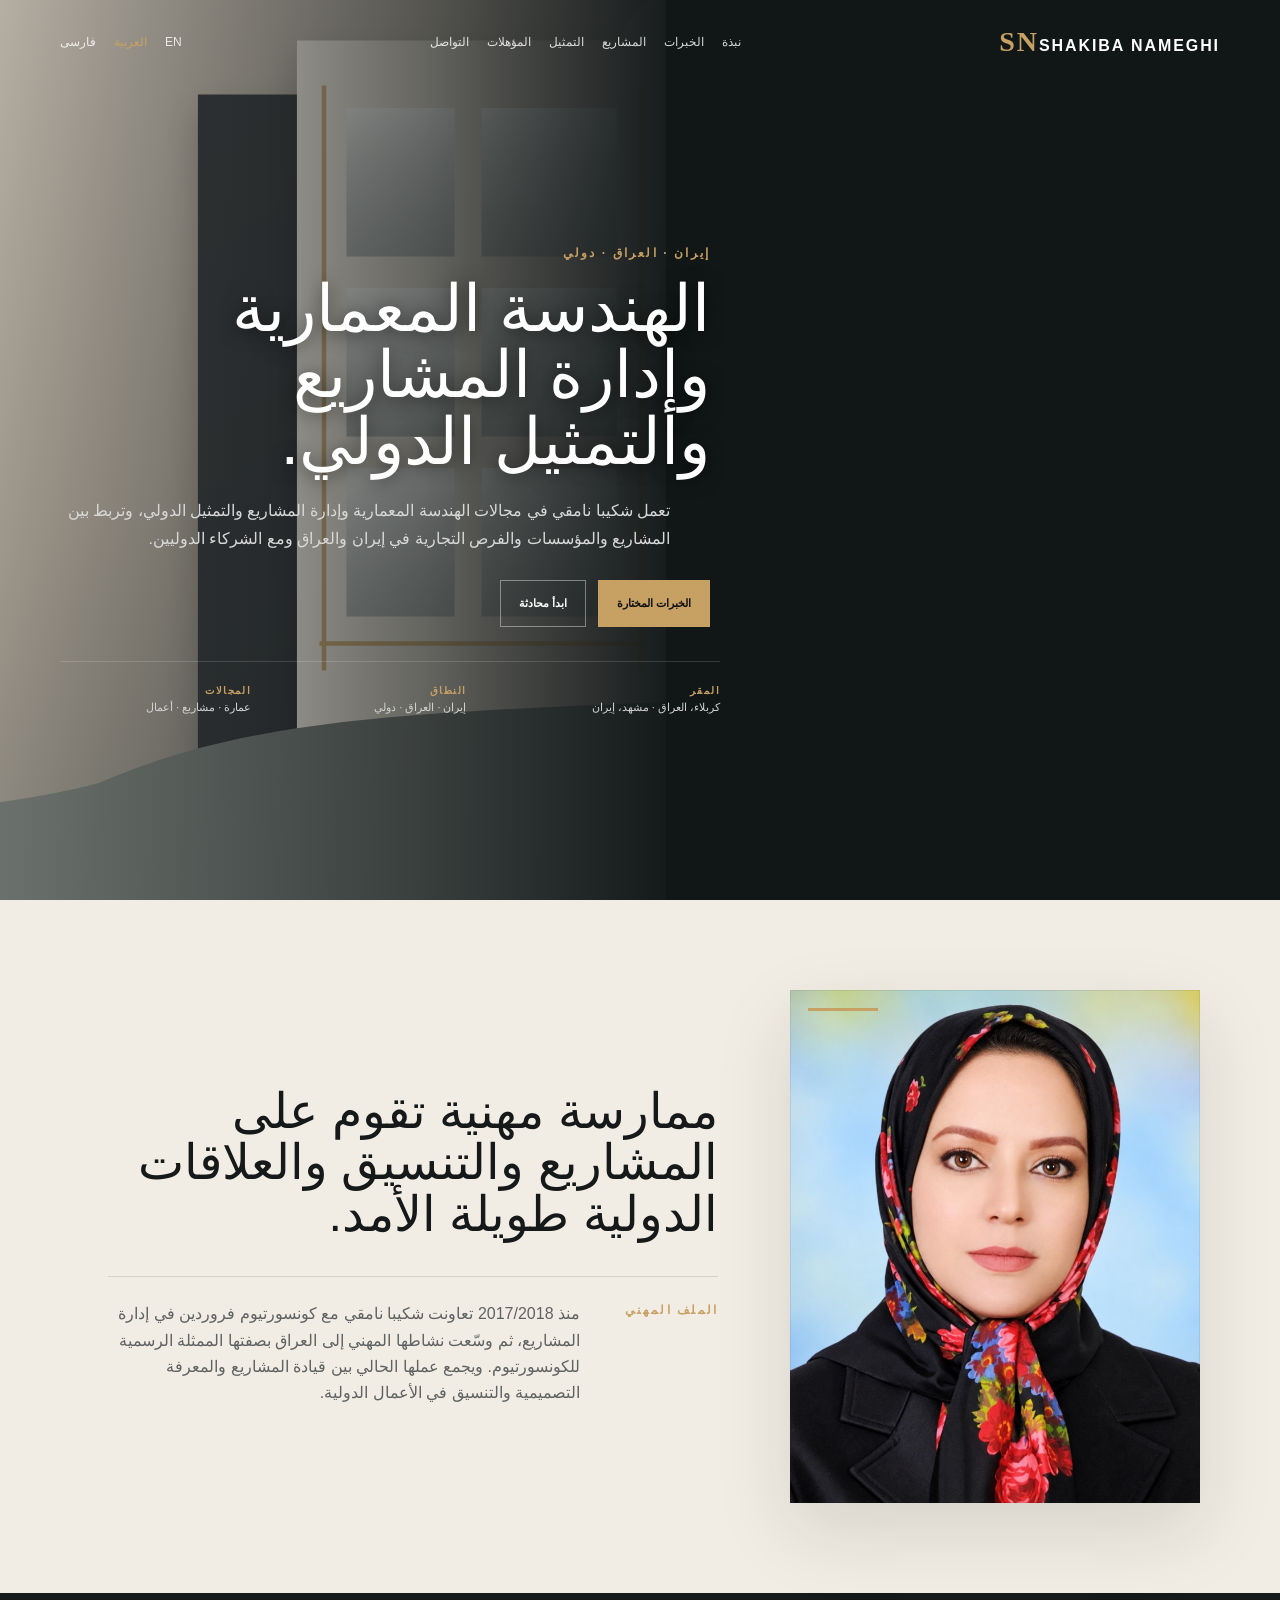
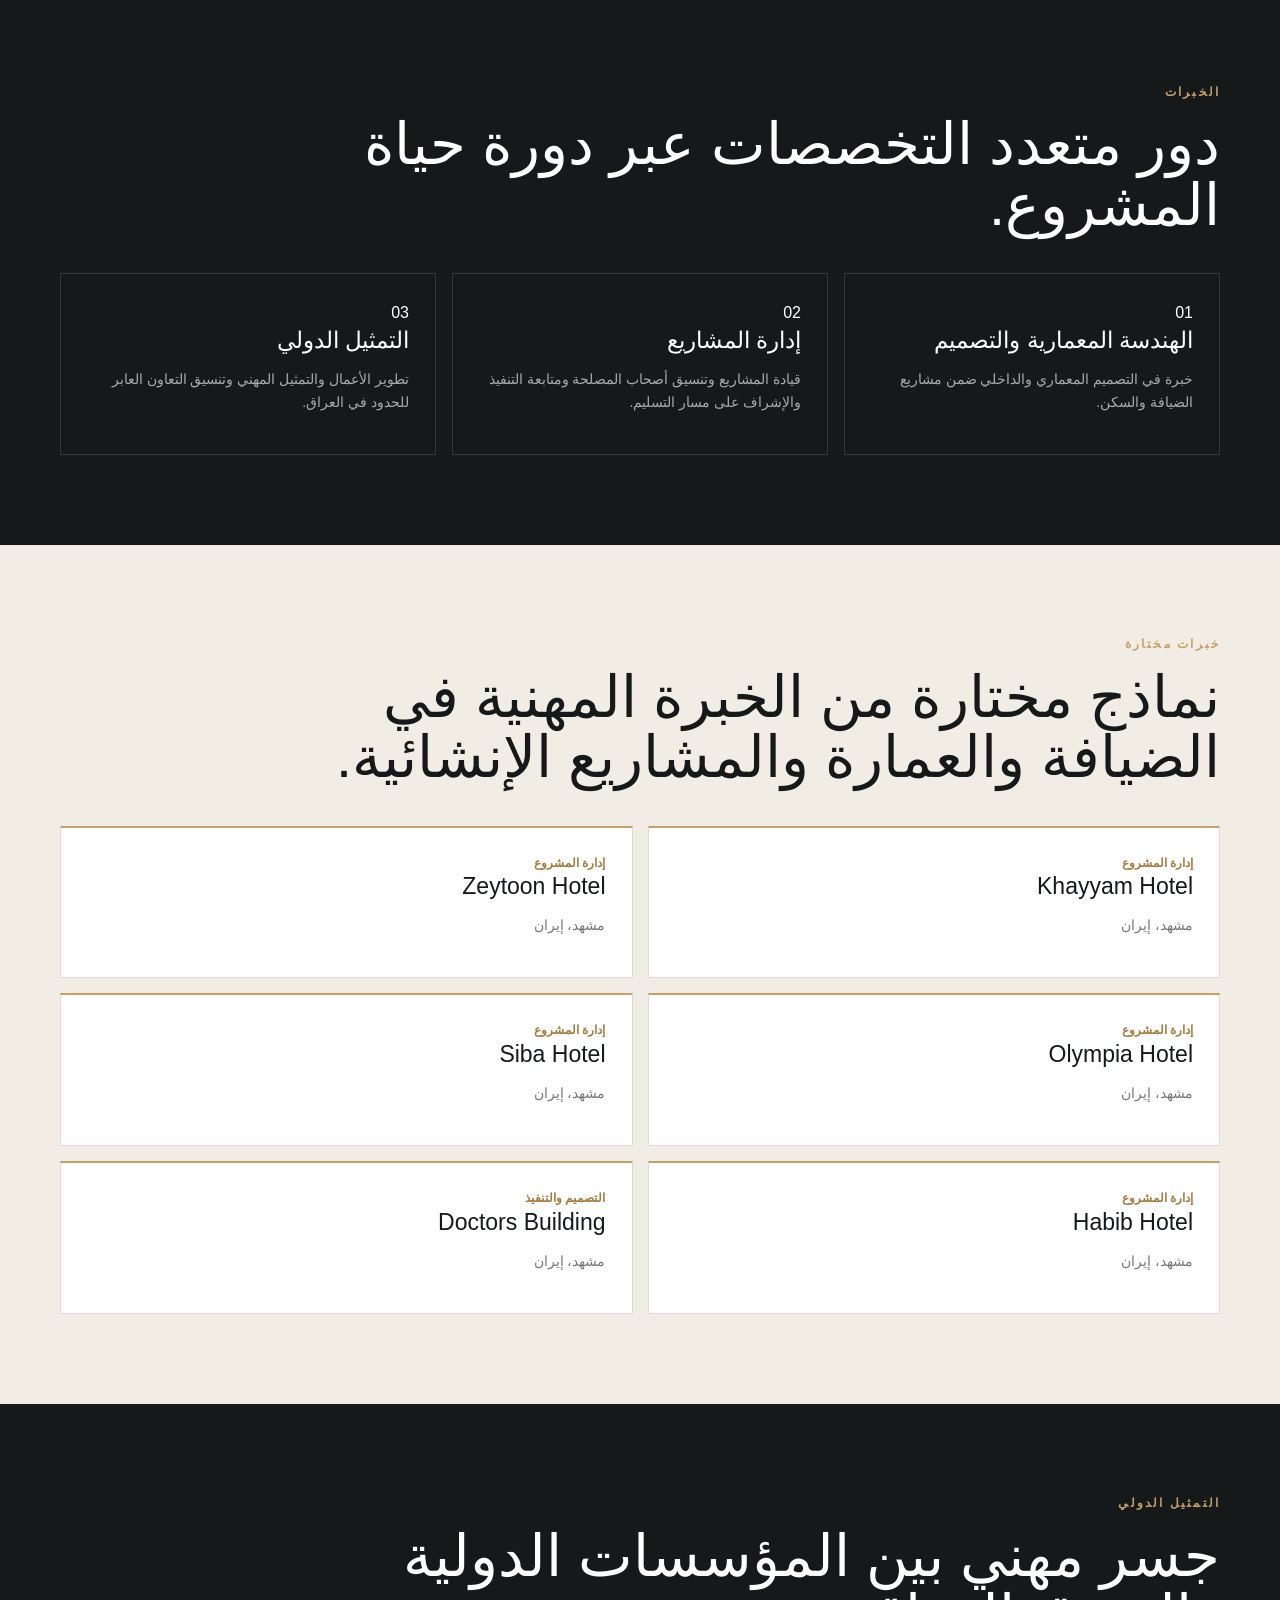
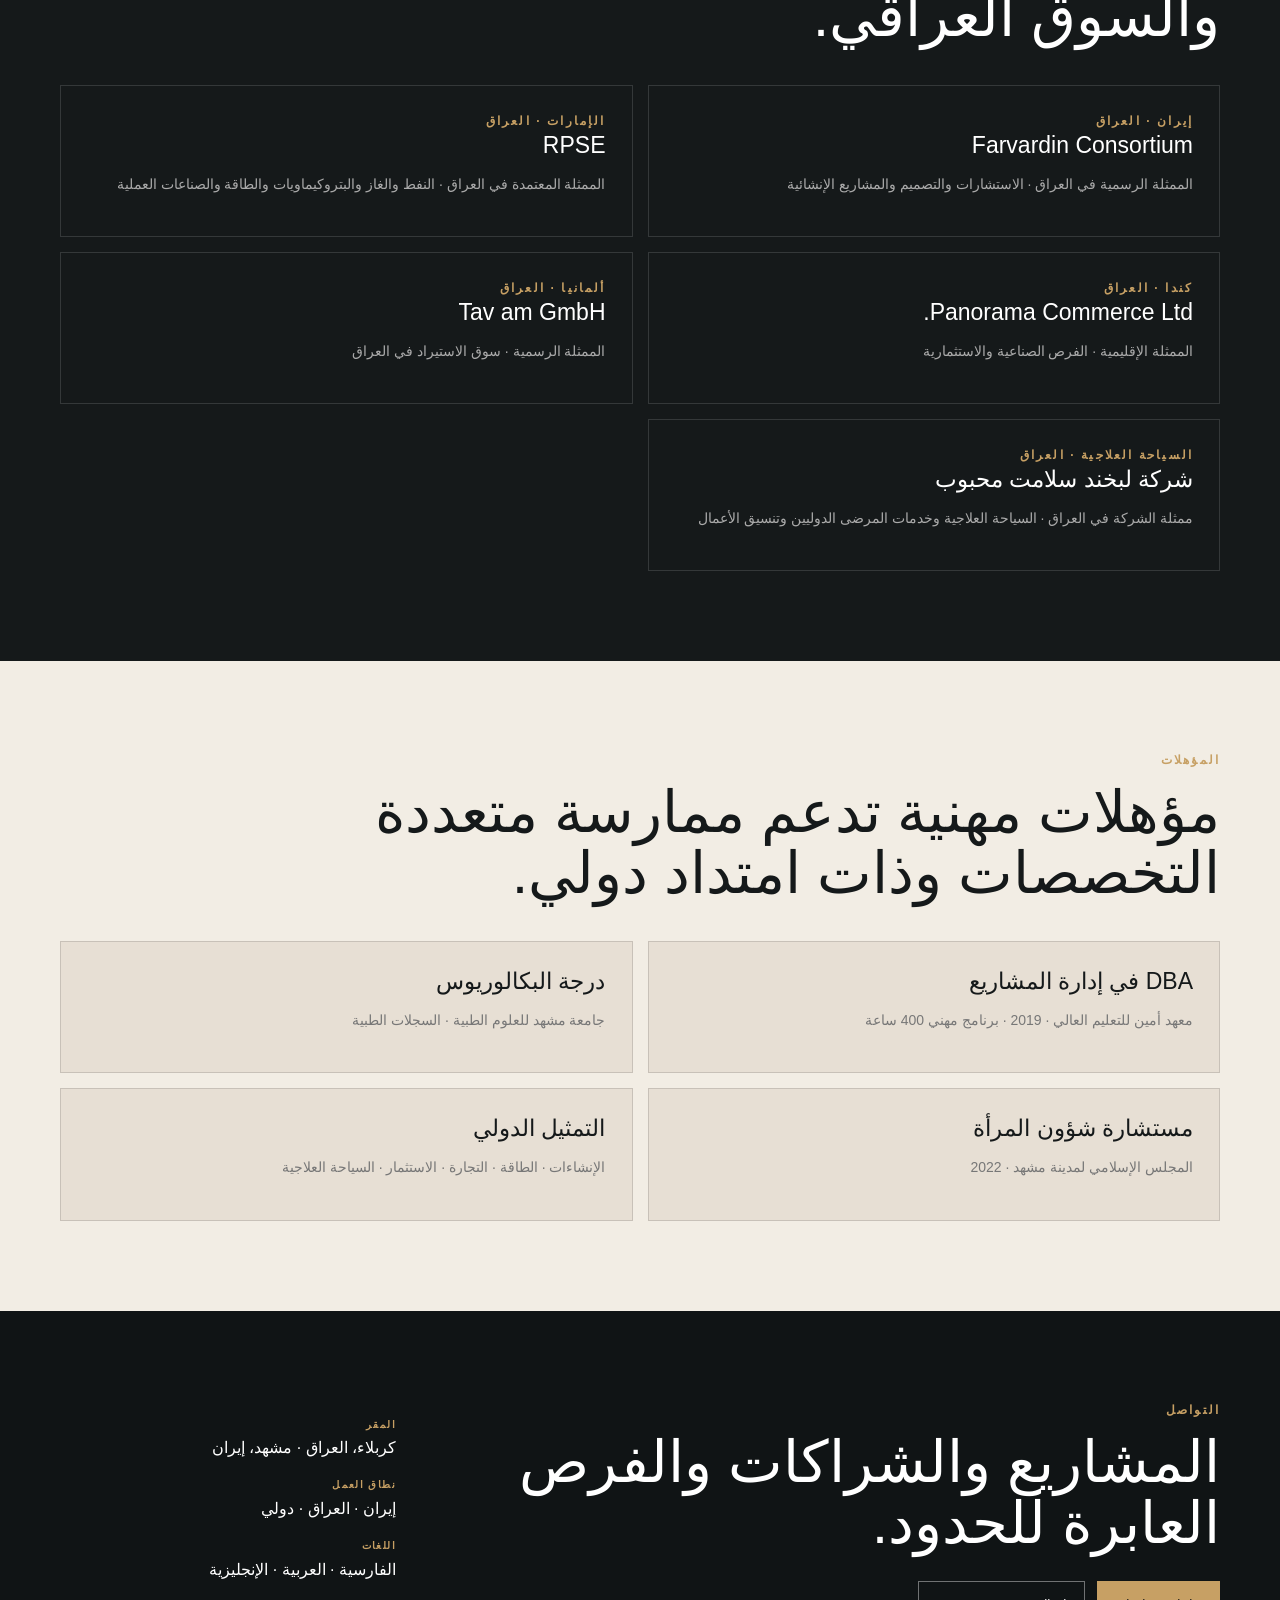
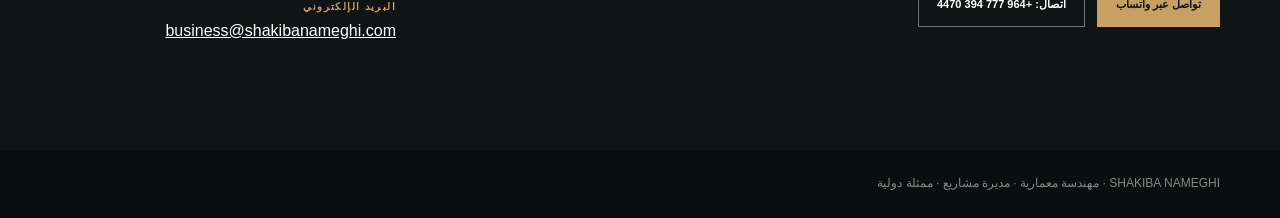
==== commit f4f9a105: "Make Arabic the default site language" ====
--- a/index.html
+++ b/index.html
@@ -1 +1 @@
-<!doctype html><html lang="en"><head><meta charset="utf-8"><meta name="viewport" content="width=device-width,initial-scale=1"><title>Shakiba Nameghi — Architect, Project Manager & International Representative</title><meta name="description" content="Official website of Shakiba Nameghi, architect, project manager and international representative working across Iran, Iraq and international partnerships."><meta name="theme-color" content="#141718"><link rel="canonical" href="https://shakibanameghi.com/"><link rel="alternate" hreflang="en" href="https://shakibanameghi.com/"><link rel="alternate" hreflang="fa" href="https://shakibanameghi.com/fa/"><link rel="alternate" hreflang="ar" href="https://shakibanameghi.com/ar/"><link rel="stylesheet" href="/style.css?v=10"><script defer src="/script.js?v=10"></script></head><body><header><div class="w bar"><a class="brand" href="/"><b>SN</b>SHAKIBA NAMEGHI</a><nav class="nav"><a href="#about">ABOUT</a><a href="#expertise">EXPERTISE</a><a href="#projects">PROJECTS</a><a href="#representation">REPRESENTATION</a><a href="#credentials">CREDENTIALS</a><a href="#contact">CONTACT</a></nav><div class="lang"><a class="on" href="/">EN</a><a href="/ar/">العربية</a><a href="/fa/">فارسی</a></div></div></header><main><section class="hero"><div class="hc"><div class="eyebrow" data-reveal>IRAN · IRAQ · INTERNATIONAL</div><h1 data-reveal class="delay-1">Architecture, project leadership & international representation.</h1><p data-reveal class="delay-2">Shakiba Nameghi works across architecture, project management and cross-border representation, connecting projects, organizations and business opportunities between Iran, Iraq and international partners.</p><div class="buttons delay-3" data-reveal><a class="btn primary" href="#projects">SELECTED EXPERIENCE</a><a class="btn" href="#contact">START A CONVERSATION</a></div><div class="hero-meta" data-reveal><span><b>BASE</b>Karbala, Iraq · Mashhad, Iran</span><span><b>FOCUS</b>Iran · Iraq · International</span><span><b>FIELDS</b>Architecture · Projects · Business</span></div></div></section><section id="about"><div class="w about-grid"><figure class="about-portrait" data-reveal><img src="/portrait.jpg" alt="Portrait of Shakiba Nameghi" loading="lazy"></figure><div class="about-copy"><div class="big-copy" data-reveal>Professional practice shaped by projects, coordination and long-term international relationships.</div><div class="small-copy" data-reveal><div class="kick">PROFILE</div><p>Since 2017/18, Shakiba Nameghi has worked with Farvardin Consortium in project management and later expanded her professional activity to Iraq as the consortium’s official representative. Her current work combines project leadership, design knowledge and international business coordination.</p></div></div></div></section><section class="dark" id="expertise"><div class="w"><div class="section-head"><div class="kick" data-reveal>EXPERTISE</div><h2 class="title" data-reveal>A multidisciplinary role across the project lifecycle.</h2></div><div class="grid"><div class="card" data-reveal><div class="num">01</div><h3>Architecture & Design</h3><p>Architectural and interior design experience across hospitality and residential environments.</p></div><div class="card delay-1" data-reveal><div class="num">02</div><h3>Project Management</h3><p>Project leadership, stakeholder coordination, execution follow-up and delivery oversight.</p></div><div class="card delay-2" data-reveal><div class="num">03</div><h3>International Representation</h3><p>Business development, professional representation and cross-border coordination in Iraq.</p></div></div></div></section><section id="projects"><div class="w"><div class="section-head"><div class="kick" data-reveal>SELECTED EXPERIENCE</div><h2 class="title" data-reveal>Selected professional work in hospitality, residential and architectural projects.</h2></div><div class="projects"><article class="project" data-reveal><div class="meta">PROJECT MANAGEMENT</div><h3>Khayyam Hotel</h3><p>Mashhad, Iran</p></article><article class="project" data-reveal><div class="meta">PROJECT MANAGEMENT</div><h3>Zeytoon Hotel</h3><p>Mashhad, Iran</p></article><article class="project" data-reveal><div class="meta">PROJECT MANAGEMENT</div><h3>Olympia Hotel</h3><p>Mashhad, Iran</p></article><article class="project" data-reveal><div class="meta">PROJECT MANAGEMENT</div><h3>Siba Hotel</h3><p>Mashhad, Iran</p></article><article class="project" data-reveal><div class="meta">PROJECT MANAGEMENT</div><h3>Habib Hotel</h3><p>Mashhad, Iran</p></article><article class="project" data-reveal><div class="meta">DESIGN & EXECUTION</div><h3>Doctors Building</h3><p>Mashhad, Iran</p></article></div></div></section><section class="dark" id="representation"><div class="w"><div class="section-head"><div class="kick" data-reveal>INTERNATIONAL REPRESENTATION</div><h2 class="title" data-reveal>A professional bridge between international organizations and the Iraqi market.</h2></div><div class="reps"><div class="card" data-reveal><div class="kick">IRAN · IRAQ</div><h3>Farvardin Consortium</h3><p>Official Representative in Iraq · Consulting, Design & Construction Projects</p></div><div class="card" data-reveal><div class="kick">UAE · IRAQ</div><h3>RPSE</h3><p>Authorized Representative in Iraq · Oil & Gas, Petrochemical, Energy & Process Industries</p></div><div class="card" data-reveal><div class="kick">CANADA · IRAQ</div><h3>Panorama Commerce Ltd.</h3><p>Regional Representative · Industrial & Investment Opportunities</p></div><div class="card" data-reveal><div class="kick">GERMANY · IRAQ</div><h3>Tav am GmbH</h3><p>Official Representative · Import Market – Iraq</p></div><div class="card" data-reveal><div class="kick">HEALTHCARE · IRAQ</div><h3>Labb Khanda Salamat Mahboob</h3><p>Company Representative in Iraq · Medical Tourism, International Patient Services & Business Coordination</p></div></div></div></section><section id="credentials"><div class="w"><div class="section-head"><div class="kick" data-reveal>CREDENTIALS</div><h2 class="title" data-reveal>Professional credentials supporting a multidisciplinary international practice.</h2></div><div class="creds"><div class="cred" data-reveal><h3>DBA in Project Management</h3><p>Amin Institute of Higher Education · 2019 · 400-hour professional program</p></div><div class="cred" data-reveal><h3>Bachelor’s Degree</h3><p>Mashhad University of Medical Sciences · Medical Records</p></div><div class="cred" data-reveal><h3>Women’s Affairs Advisor</h3><p>Islamic City Council of Mashhad · 2022</p></div><div class="cred" data-reveal><h3>International Representation</h3><p>Construction · Energy · Trade · Investment · Medical Tourism</p></div></div></div></section><section class="contact" id="contact"><div class="w contactin"><div data-reveal><div class="kick">CONTACT</div><h2 class="title">Projects, partnerships & cross-border opportunities.</h2><div class="buttons"><a class="btn primary" href="https://wa.me/9647773944470" target="_blank" rel="noopener">WHATSAPP</a><a class="btn" href="tel:+9647773944470">CALL +964 777 394 4470</a></div></div><div class="contact-info" data-reveal><p><b>BASE</b>Karbala, Iraq · Mashhad, Iran</p><p><b>WORKING ACROSS</b>Iran · Iraq · International</p><p><b>LANGUAGES</b>Persian · Arabic · English</p></div></div></section></main><footer><div class="w">SHAKIBA NAMEGHI · Architect · Project Manager · International Representative</div></footer></body></html>+<!doctype html><html lang="ar" dir="rtl"><head><meta charset="utf-8"><meta http-equiv="refresh" content="0; url=/ar/"><meta name="viewport" content="width=device-width,initial-scale=1"><title>شكيبا نامقي — مهندسة معمارية ومديرة مشاريع وممثلة دولية</title><meta name="description" content="الموقع الرسمي لشكيبا نامقي؛ مهندسة معمارية ومديرة مشاريع وممثلة دولية تعمل بين إيران والعراق والشراكات الدولية."><meta name="theme-color" content="#141718"><link rel="canonical" href="https://shakibanameghi.com/ar/"><link rel="alternate" hreflang="ar" href="https://shakibanameghi.com/ar/"><link rel="alternate" hreflang="en" href="https://shakibanameghi.com/en/"><link rel="alternate" hreflang="fa" href="https://shakibanameghi.com/fa/"><script>location.replace('/ar/'+location.search+location.hash);</script></head><body></body></html>
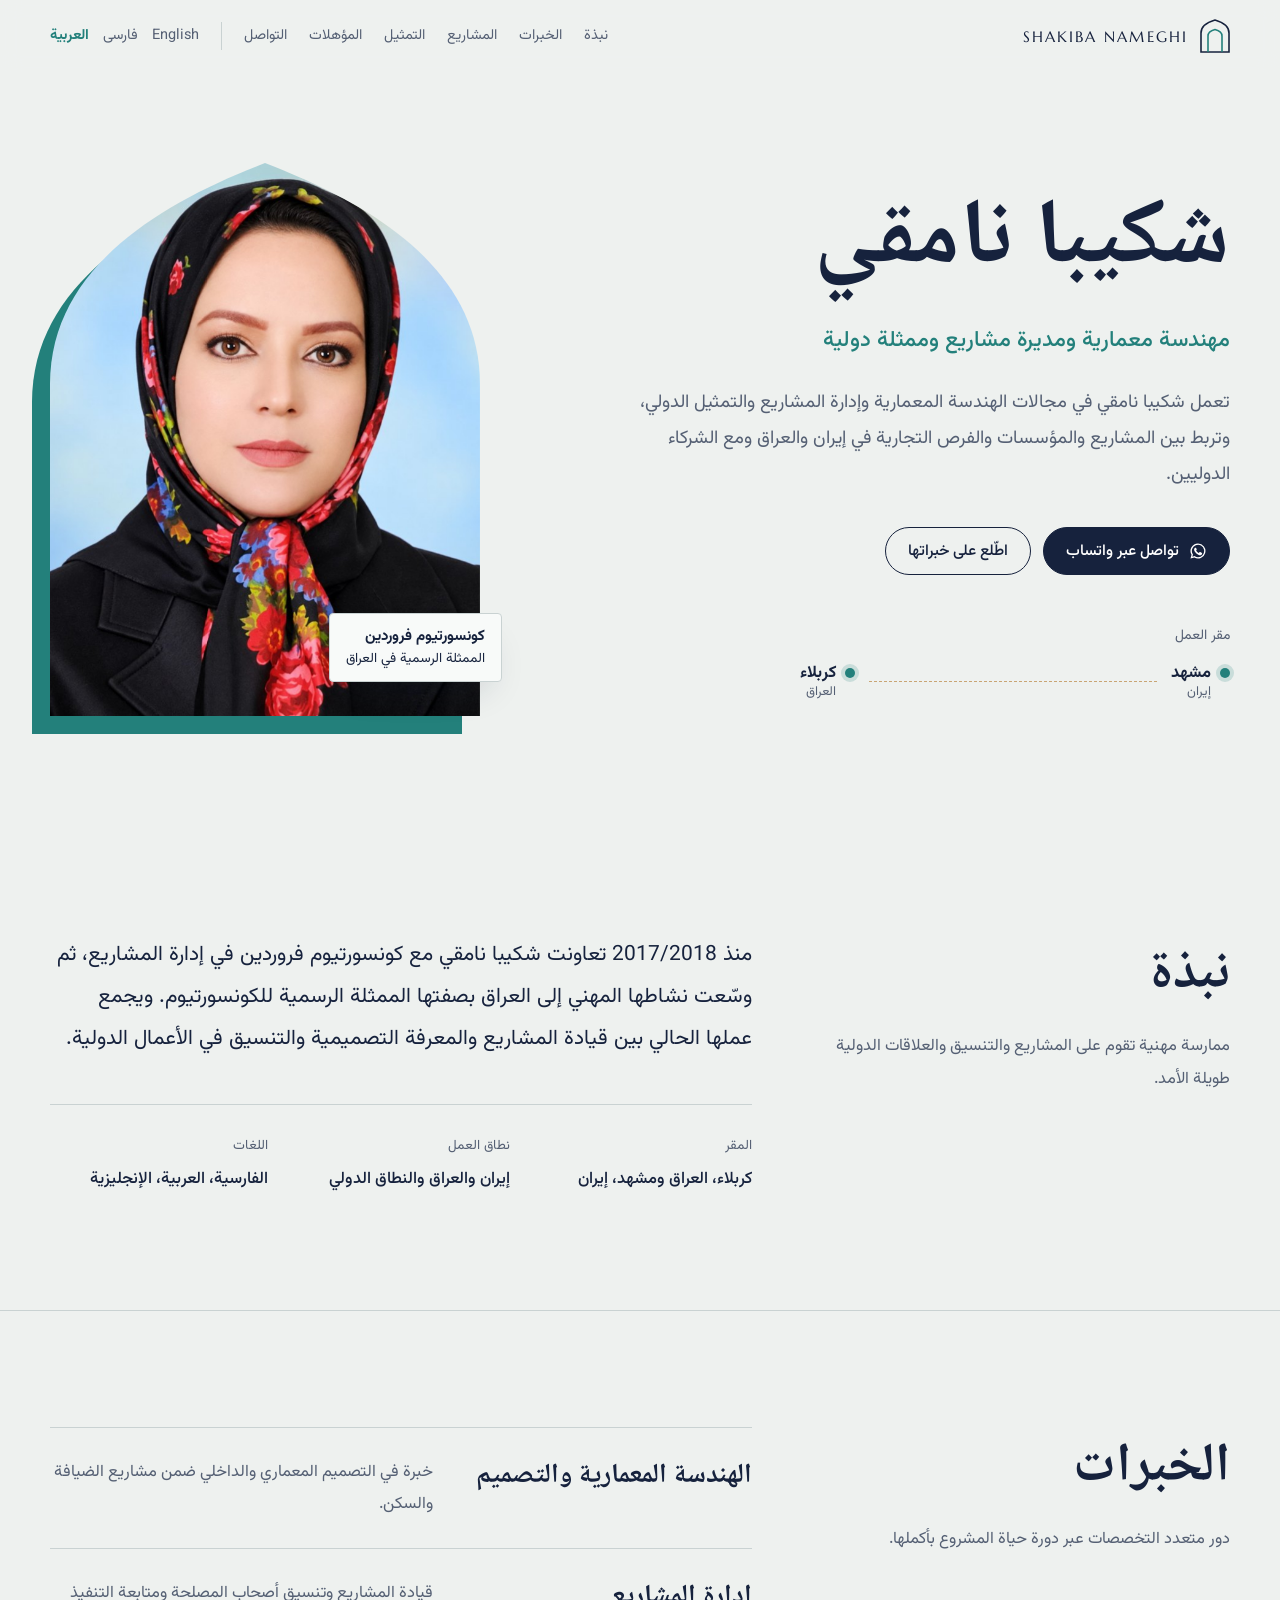
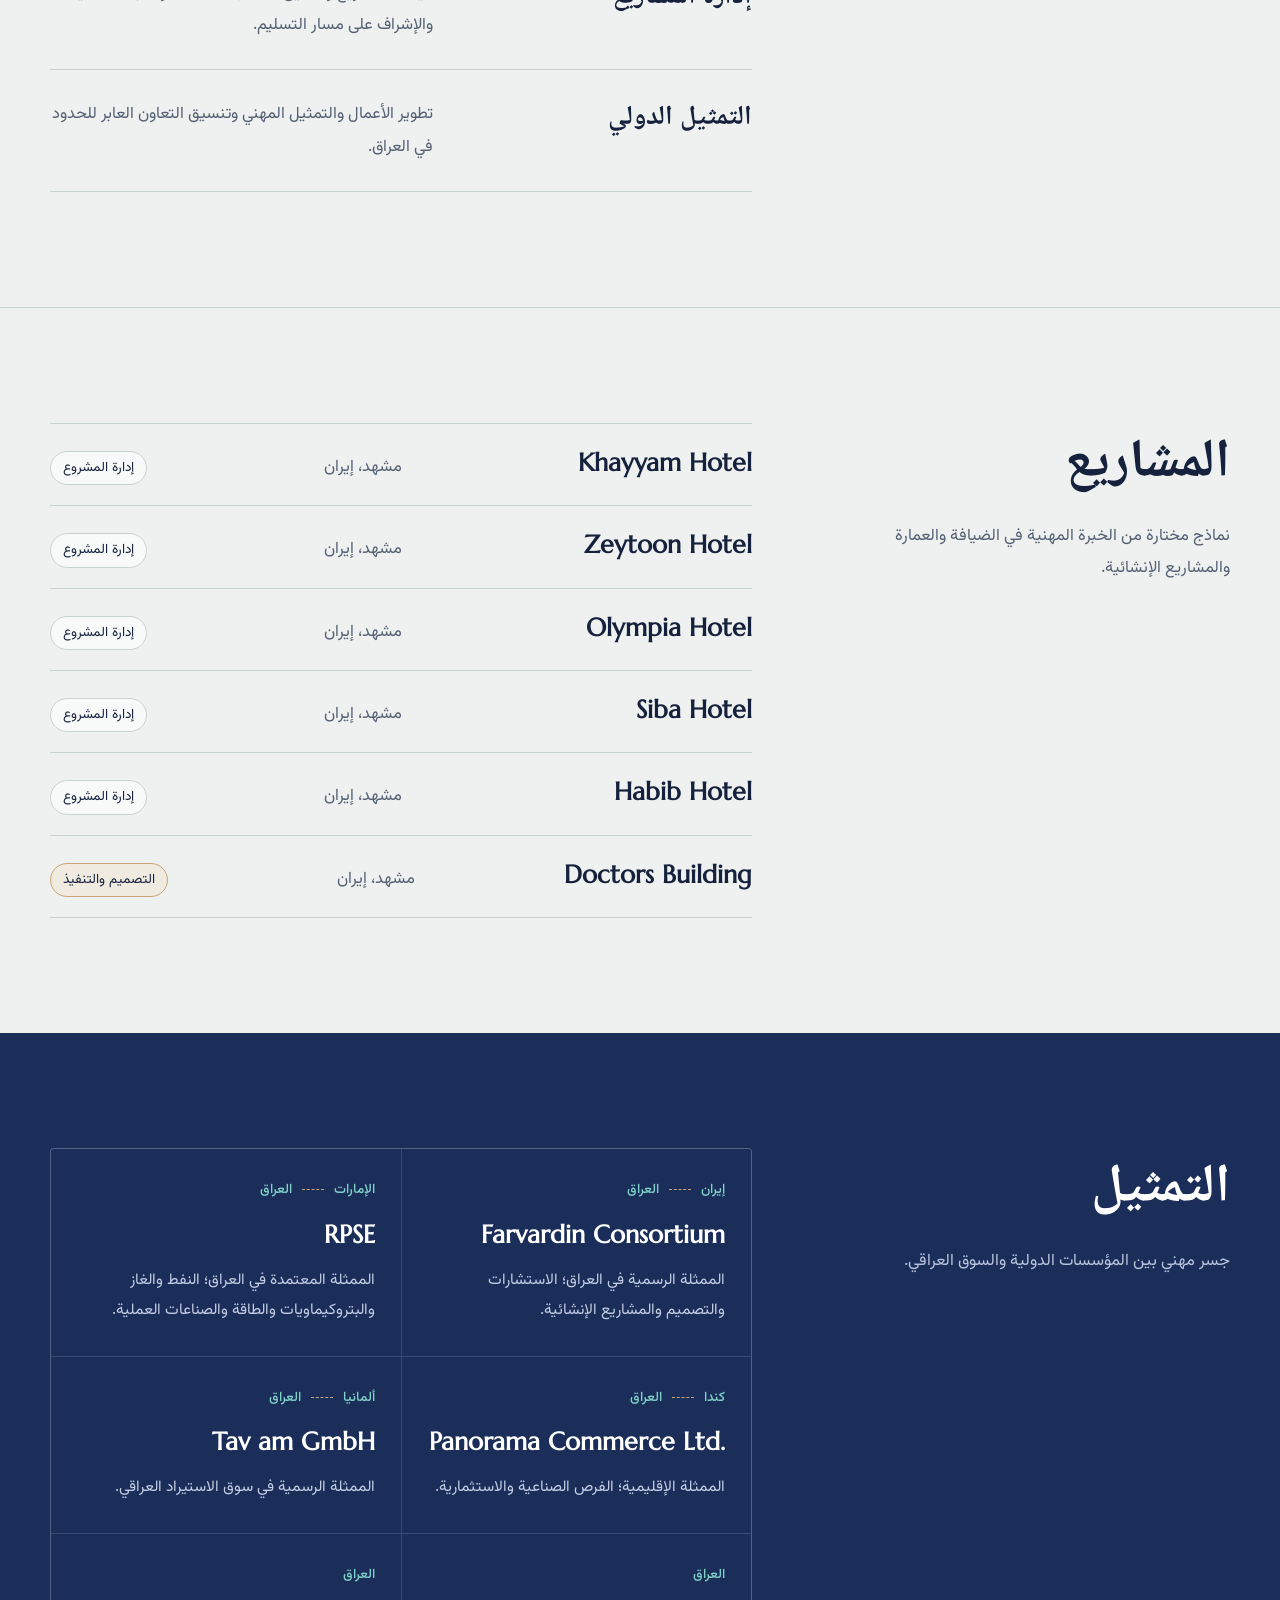
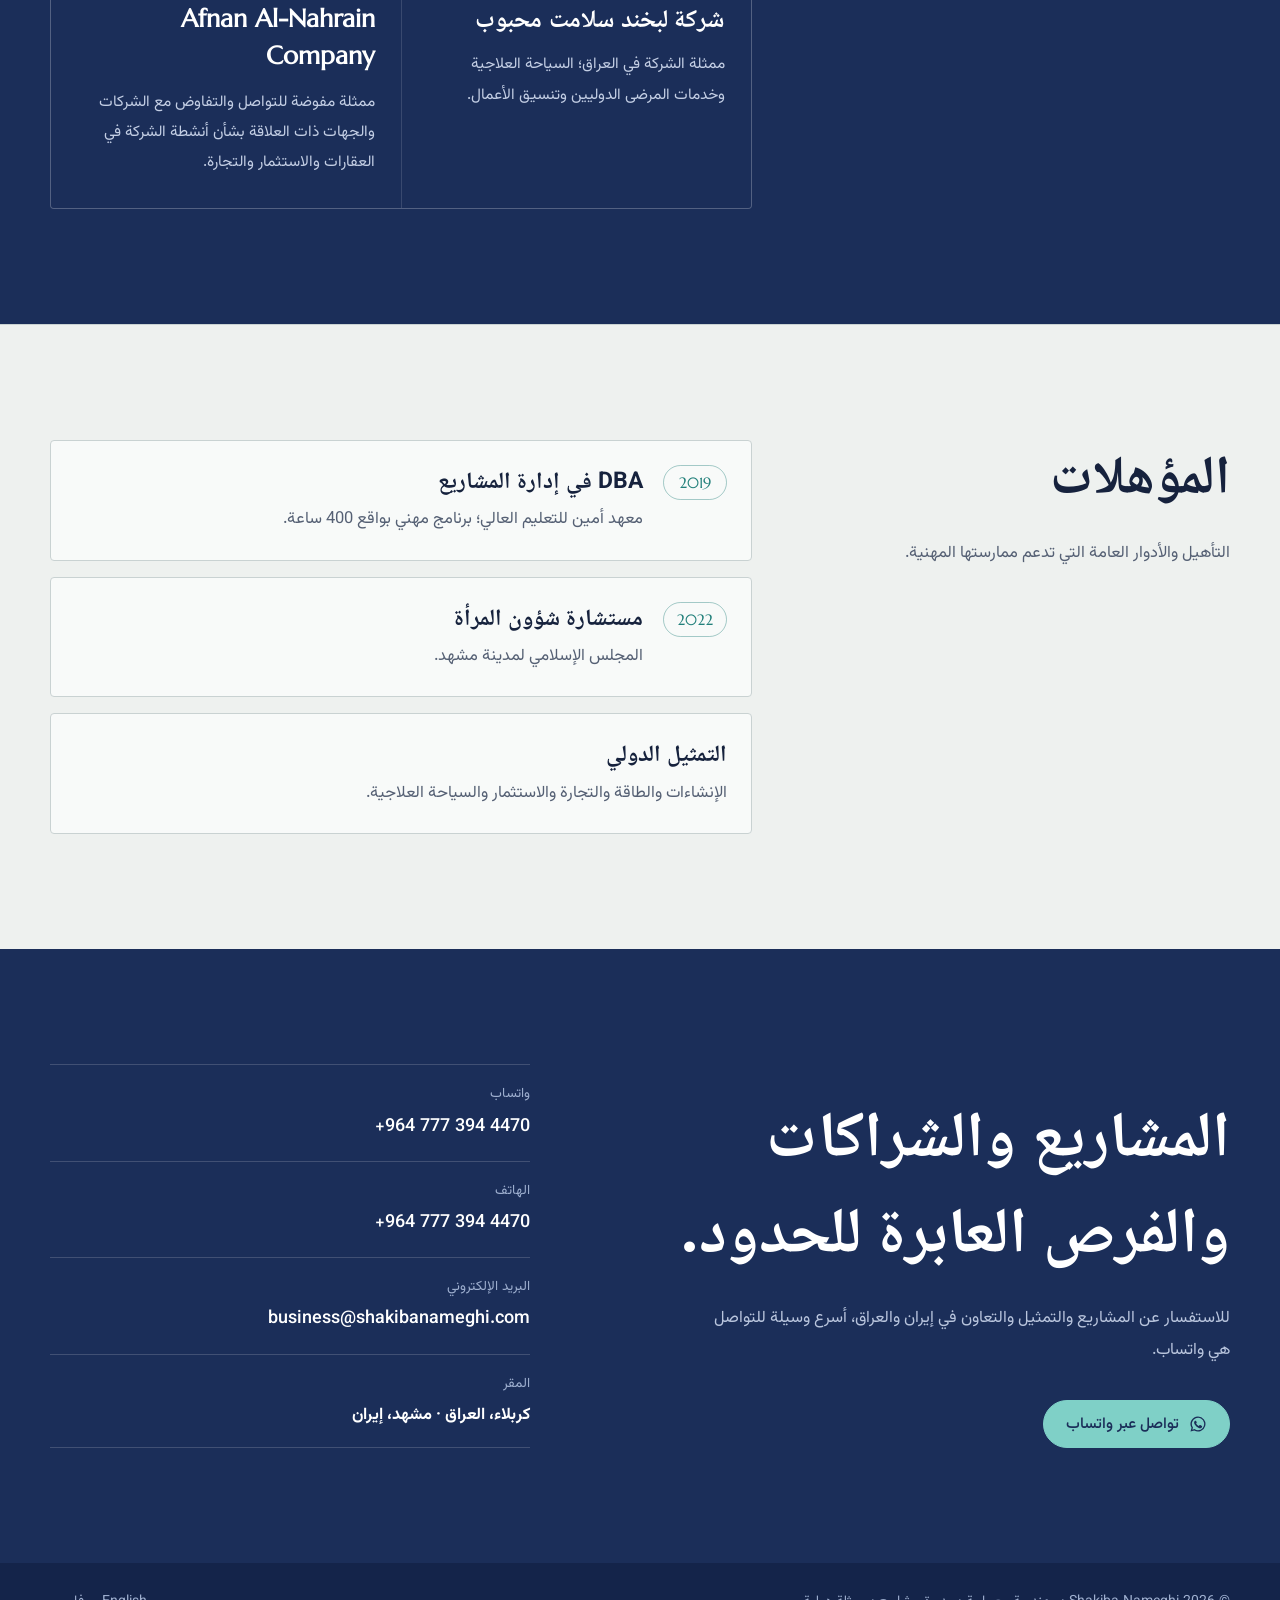
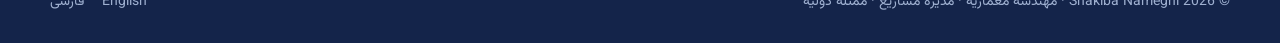
==== commit 88bc8ab5: "Redesign site: new EN page, lapis/turquoise arch design, mobile fixes - Add English page; fix EN lin" ====
--- a/index.html
+++ b/index.html
@@ -1 +1,19 @@
-<!doctype html><html lang="ar" dir="rtl"><head><meta charset="utf-8"><meta http-equiv="refresh" content="0; url=/ar/"><meta name="viewport" content="width=device-width,initial-scale=1"><title>شكيبا نامقي — مهندسة معمارية ومديرة مشاريع وممثلة دولية</title><meta name="description" content="الموقع الرسمي لشكيبا نامقي؛ مهندسة معمارية ومديرة مشاريع وممثلة دولية تعمل بين إيران والعراق والشراكات الدولية."><meta name="theme-color" content="#141718"><link rel="canonical" href="https://shakibanameghi.com/ar/"><link rel="alternate" hreflang="ar" href="https://shakibanameghi.com/ar/"><link rel="alternate" hreflang="en" href="https://shakibanameghi.com/en/"><link rel="alternate" hreflang="fa" href="https://shakibanameghi.com/fa/"><script>location.replace('/ar/'+location.search+location.hash);</script></head><body></body></html>+<!doctype html>
+<html lang="ar" dir="rtl">
+<head>
+<meta charset="utf-8">
+<meta name="viewport" content="width=device-width,initial-scale=1">
+<title>شكيبا نامقي — Shakiba Nameghi — شکیبا نامقی</title>
+<meta name="description" content="الموقع الرسمي لشكيبا نامقي — Official website of Shakiba Nameghi — وب‌سایت رسمی شکیبا نامقی">
+<link rel="canonical" href="https://himn7980-bot.github.io/shakiba-nameghi-site/ar/">
+<link rel="alternate" hreflang="en" href="https://himn7980-bot.github.io/shakiba-nameghi-site/en/">
+<link rel="alternate" hreflang="fa" href="https://himn7980-bot.github.io/shakiba-nameghi-site/fa/">
+<link rel="alternate" hreflang="ar" href="https://himn7980-bot.github.io/shakiba-nameghi-site/ar/">
+<link rel="alternate" hreflang="x-default" href="https://himn7980-bot.github.io/shakiba-nameghi-site/">
+<link rel="icon" href="favicon.svg" type="image/svg+xml">
+<meta http-equiv="refresh" content="0; url=ar/">
+<script>location.replace('ar/'+location.search+location.hash)</script>
+<style>body{margin:0;min-height:100vh;display:grid;place-items:center;background:#EEF1EF;color:#16223D;font:18px/1.6 Tahoma,system-ui,sans-serif}nav{display:flex;gap:24px}a{color:#23807B}</style>
+</head>
+<body><nav><a href="ar/" lang="ar">العربية</a><a href="fa/" lang="fa">فارسی</a><a href="en/" lang="en">English</a></nav></body>
+</html>
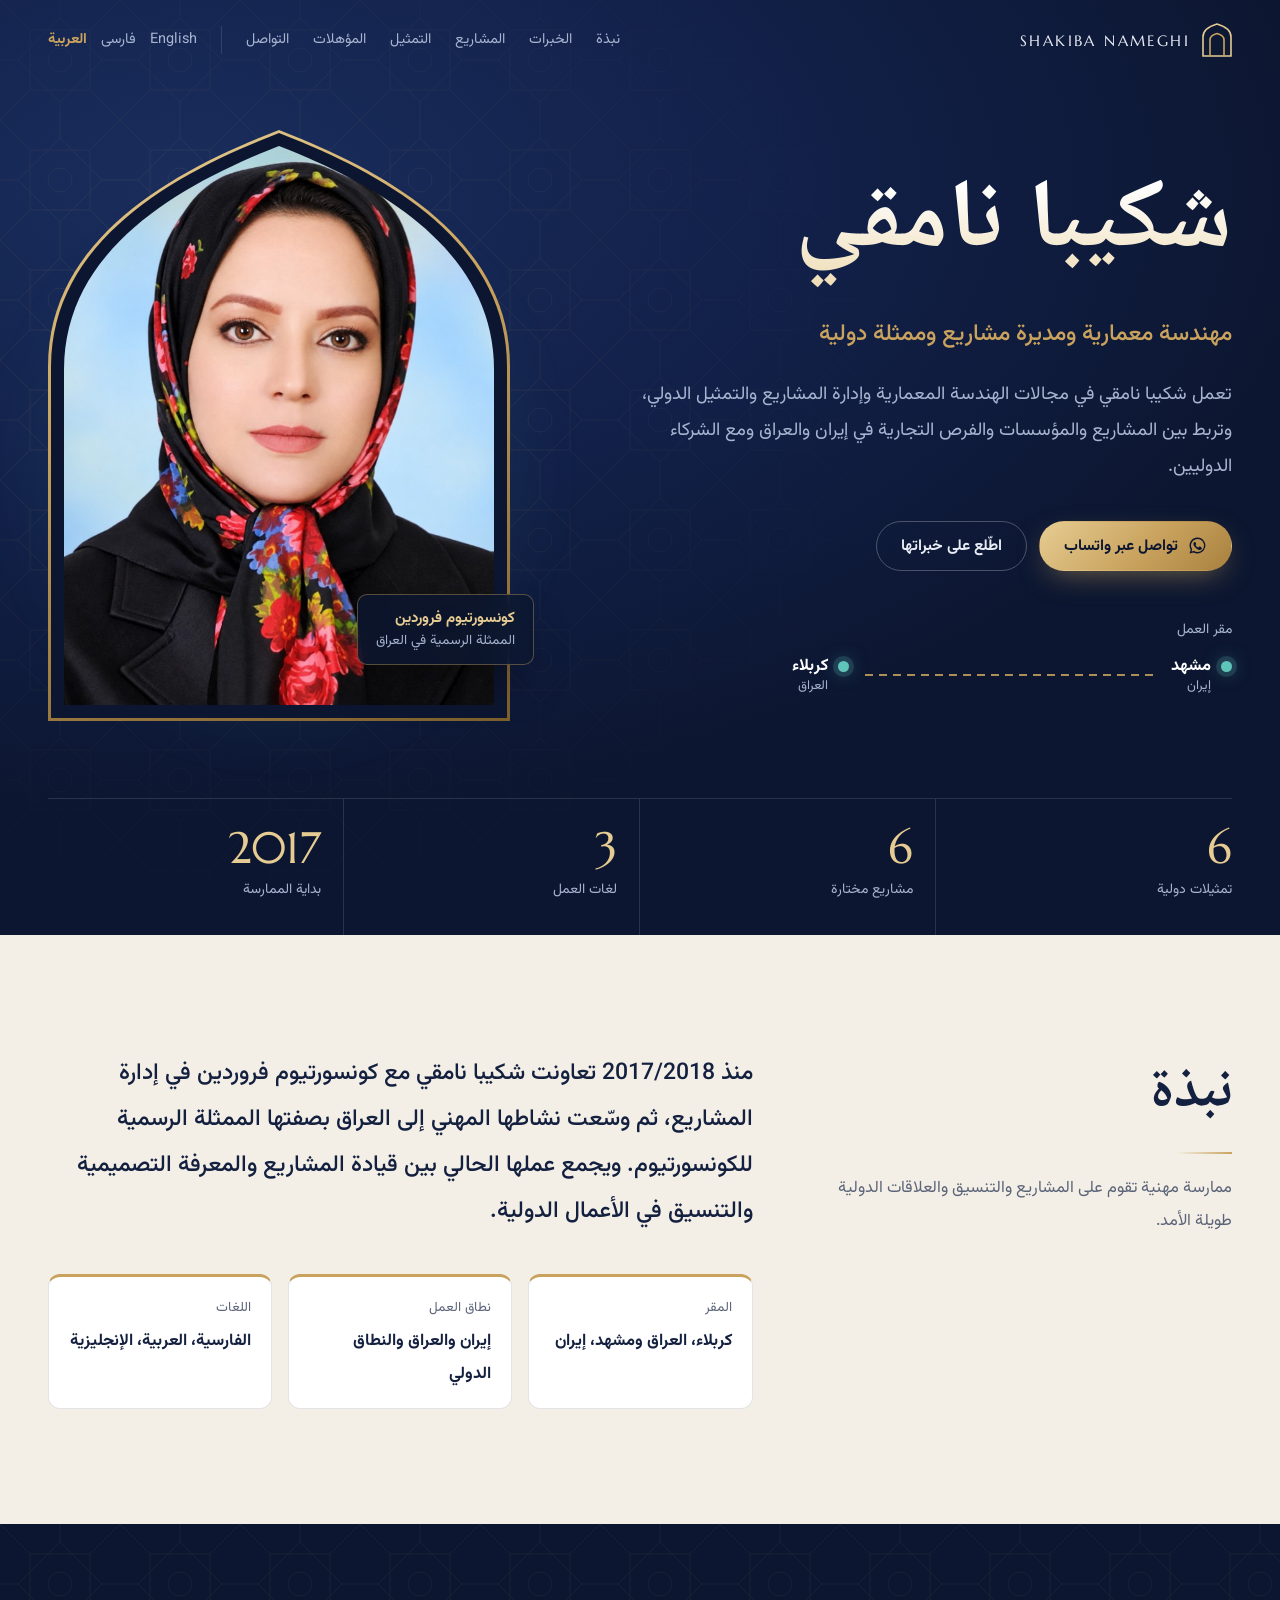
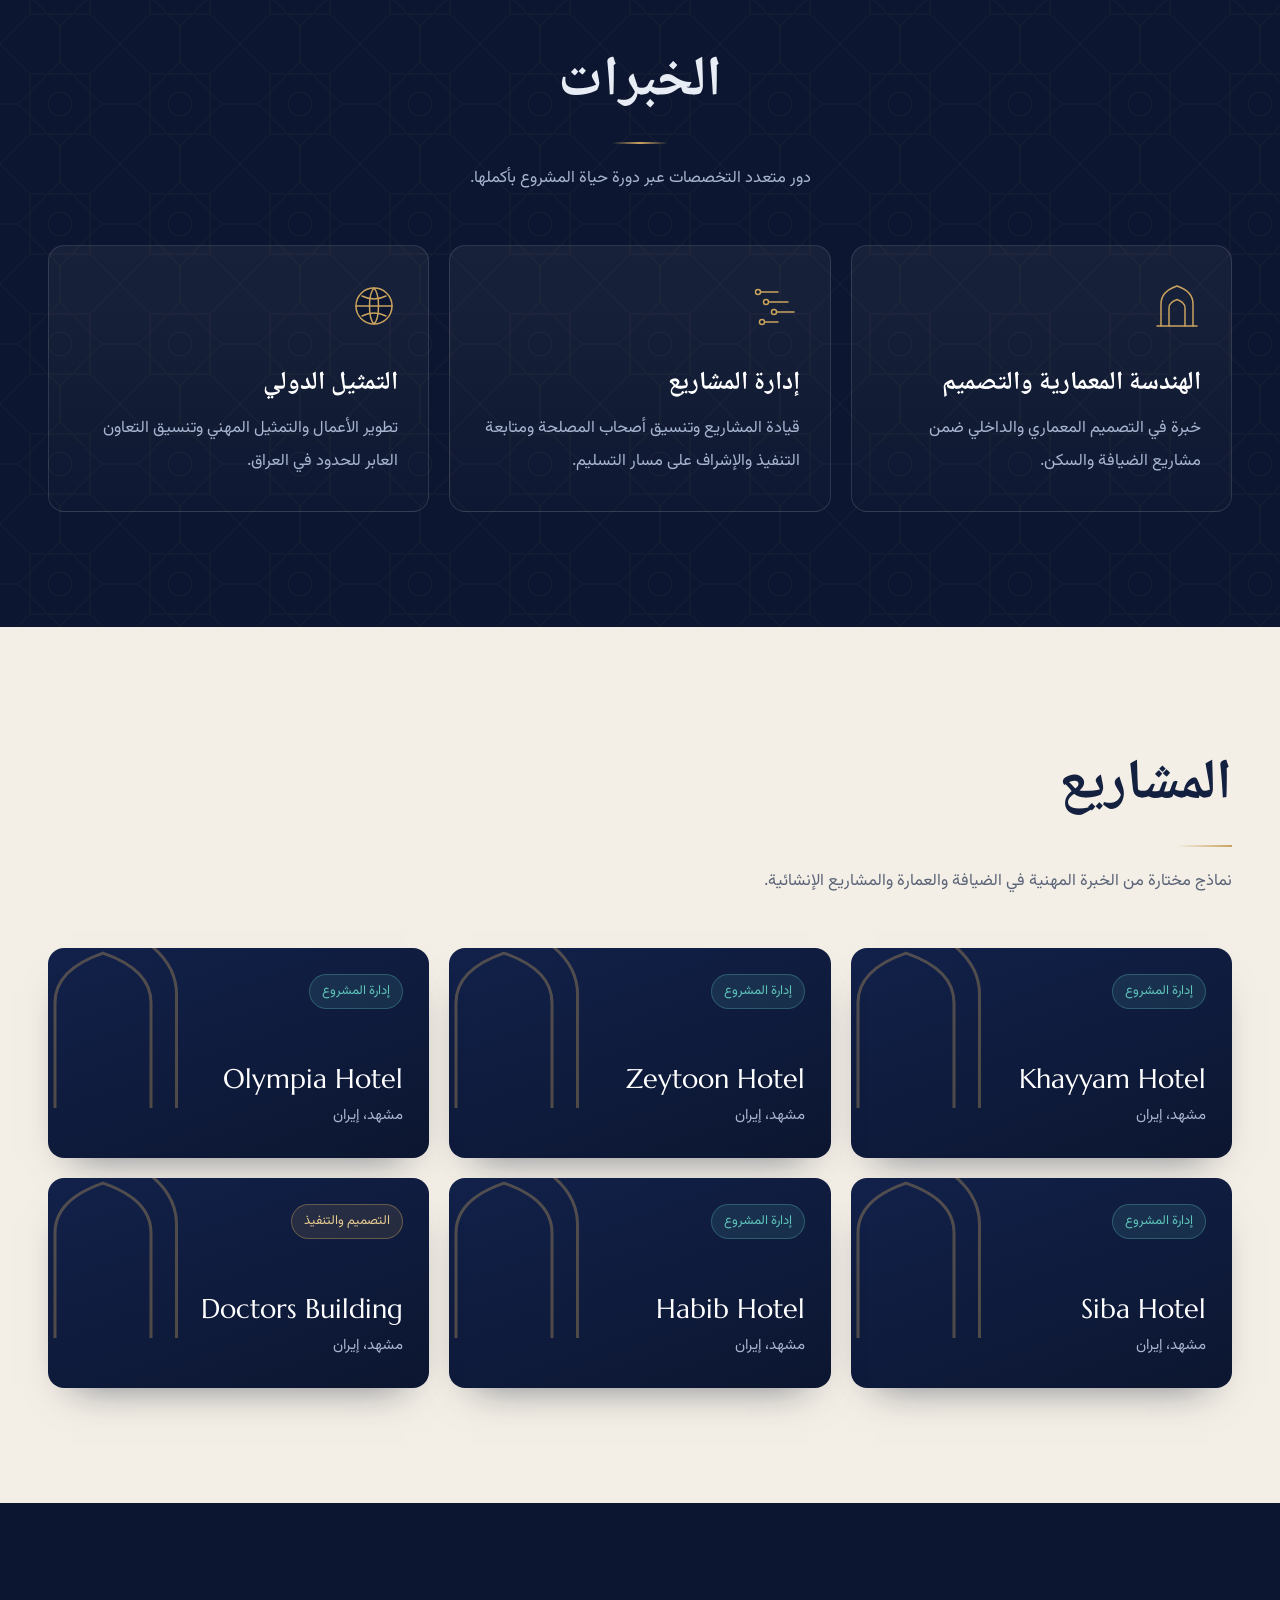
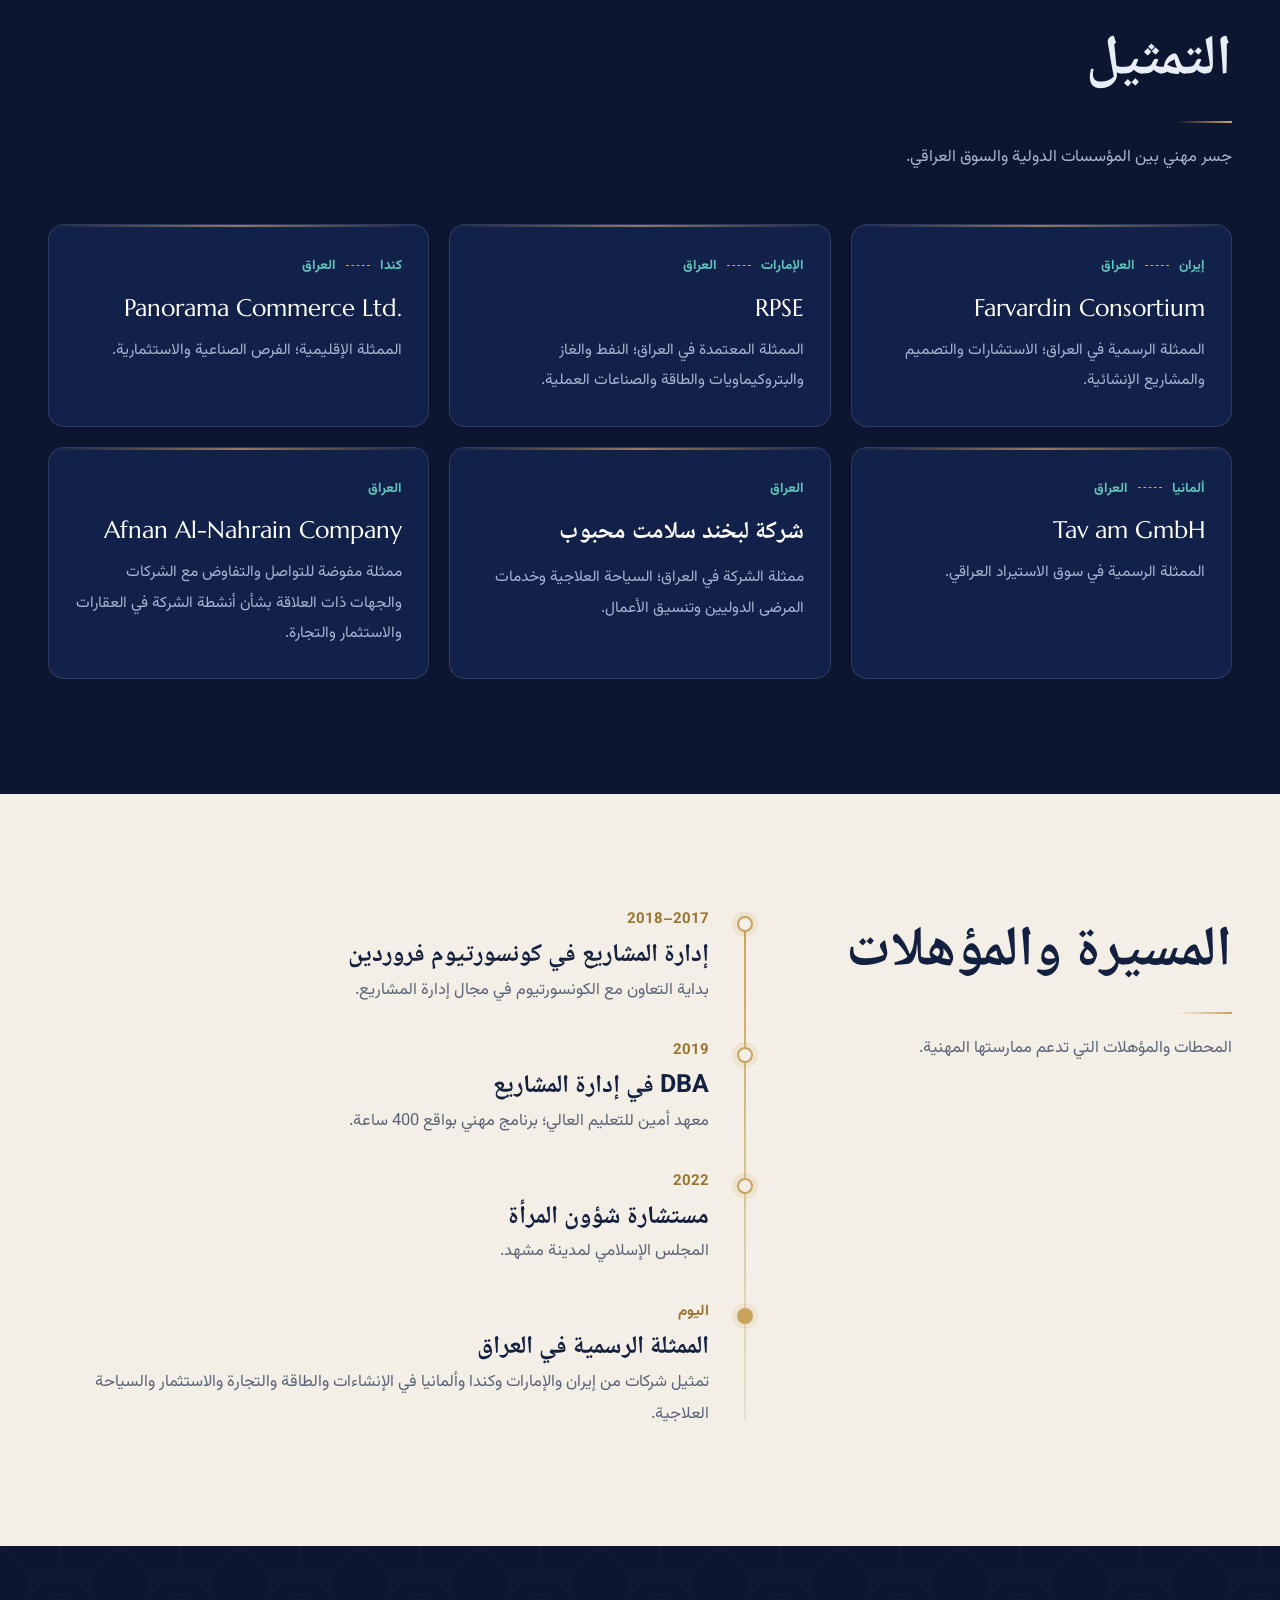
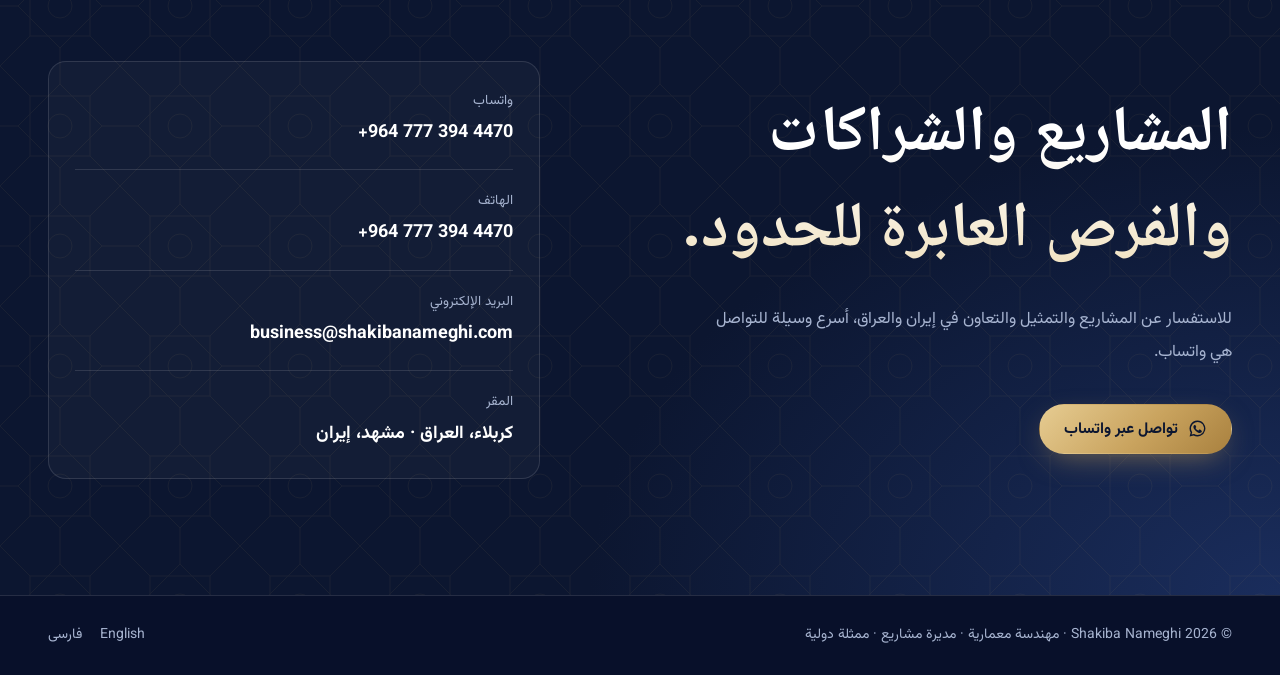
==== commit 27d3fb3f: "Dark luxe redesign: lapis night + brass, girih pattern, stats, timeline - Full-screen hero with bras" ====
--- a/index.html
+++ b/index.html
@@ -13,7 +13,7 @@
 <link rel="icon" href="favicon.svg" type="image/svg+xml">
 <meta http-equiv="refresh" content="0; url=ar/">
 <script>location.replace('ar/'+location.search+location.hash)</script>
-<style>body{margin:0;min-height:100vh;display:grid;place-items:center;background:#EEF1EF;color:#16223D;font:18px/1.6 Tahoma,system-ui,sans-serif}nav{display:flex;gap:24px}a{color:#23807B}</style>
+<style>body{margin:0;min-height:100vh;display:grid;place-items:center;background:#0C1630;color:#E8ECF5;font:18px/1.6 Tahoma,system-ui,sans-serif}nav{display:flex;gap:24px}a{color:#E6CC92}</style>
 </head>
 <body><nav><a href="ar/" lang="ar">العربية</a><a href="fa/" lang="fa">فارسی</a><a href="en/" lang="en">English</a></nav></body>
 </html>
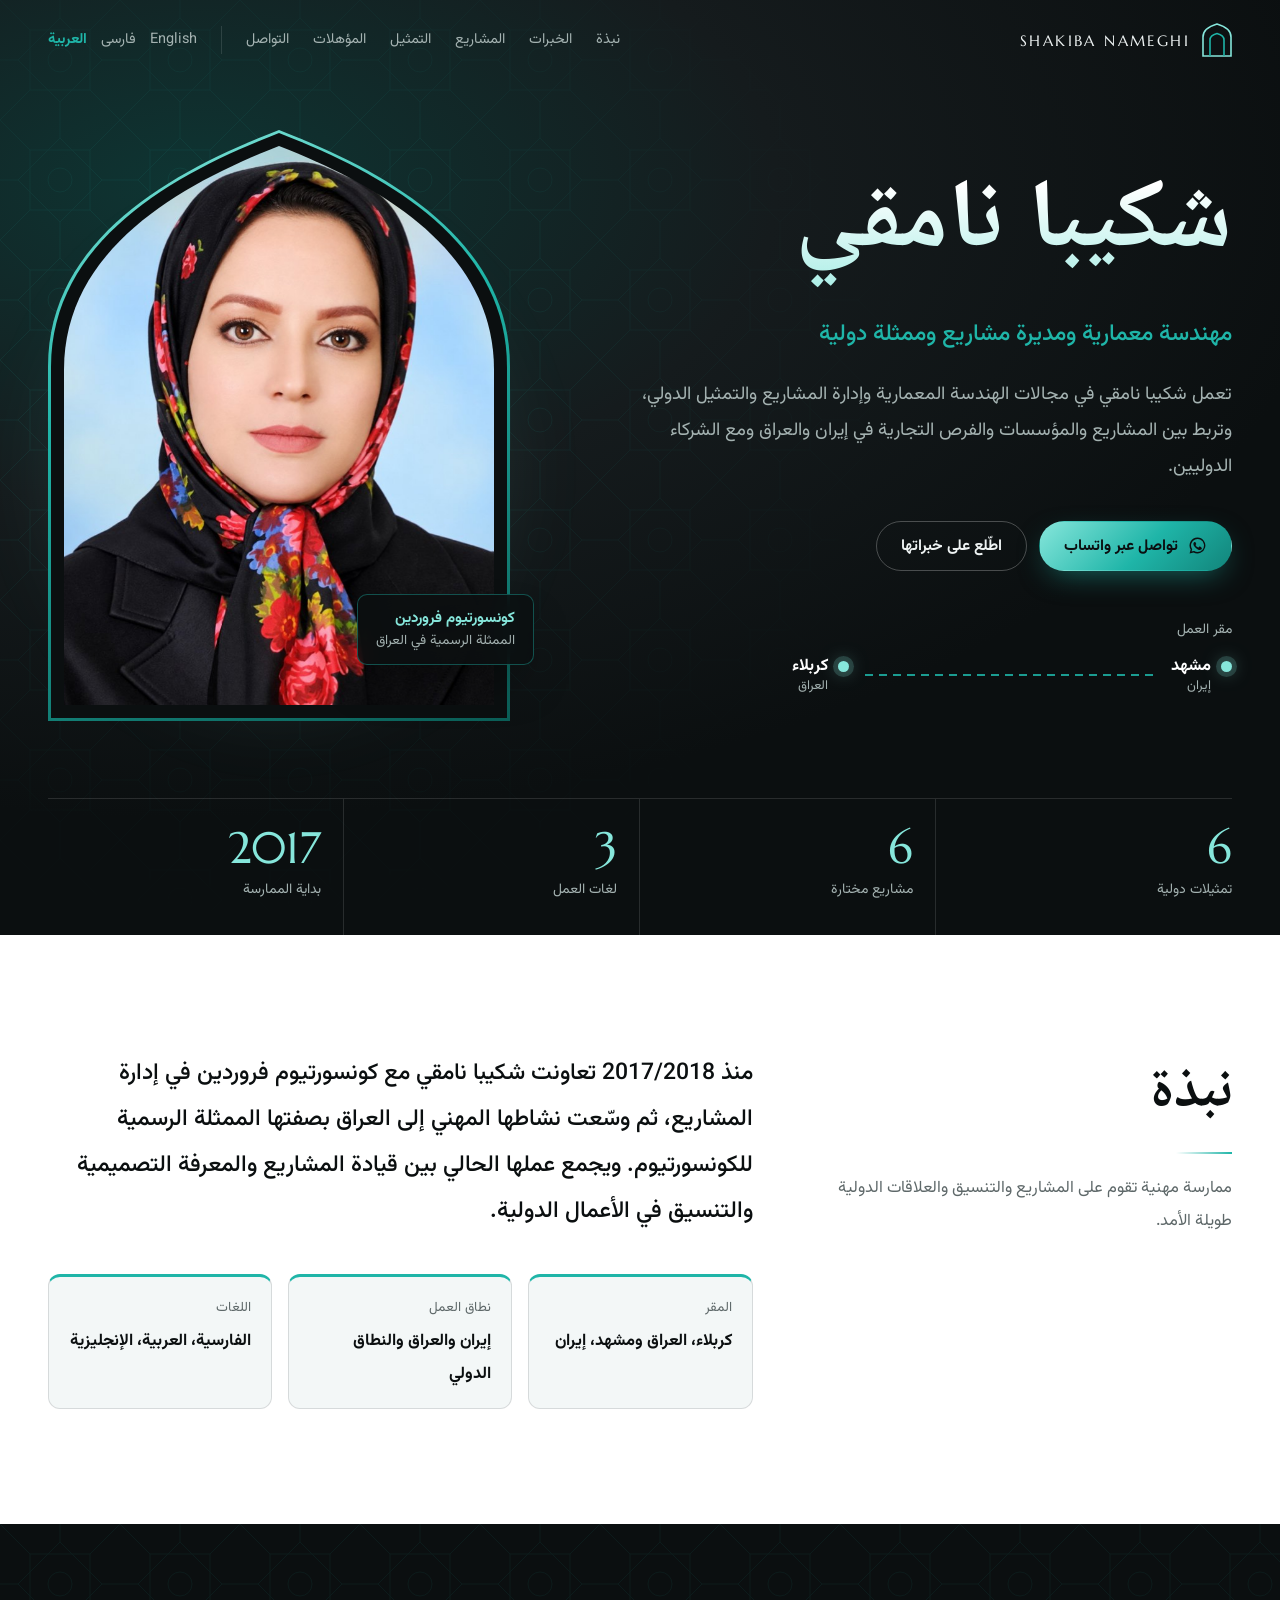
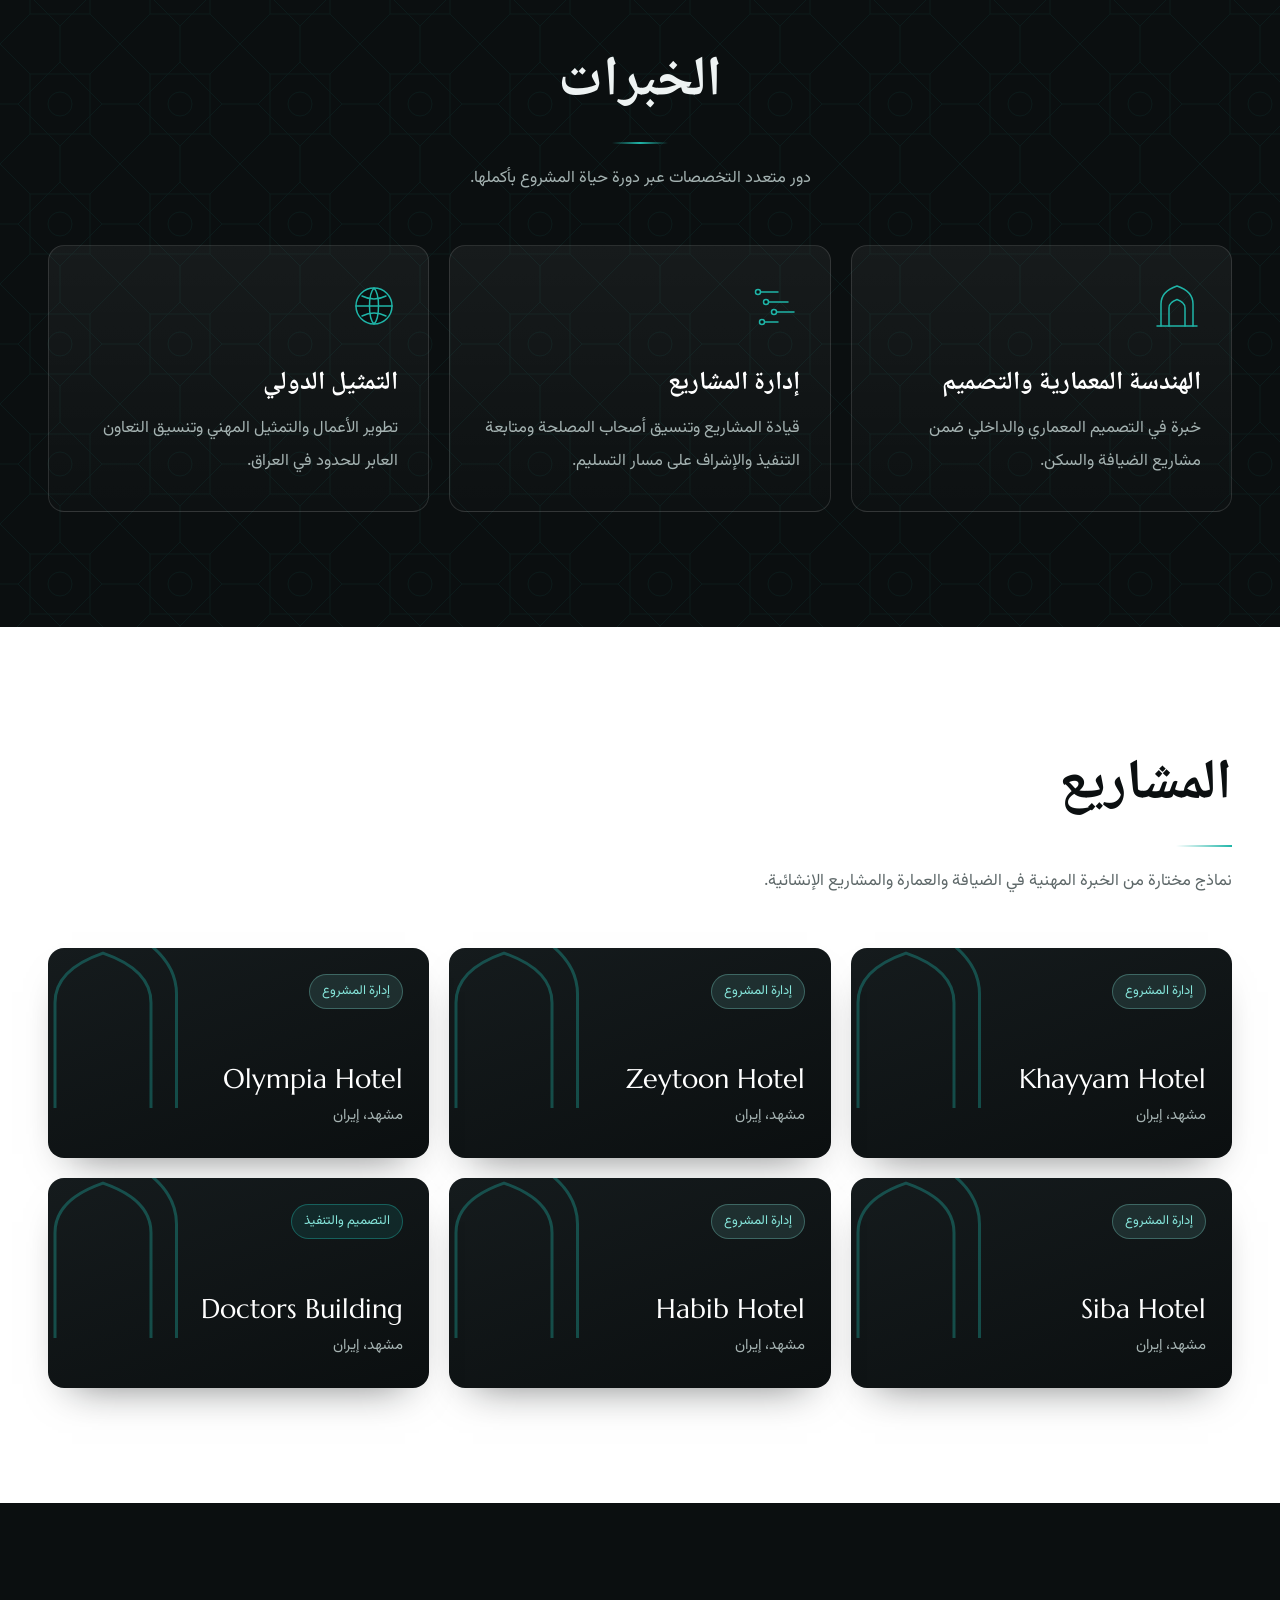
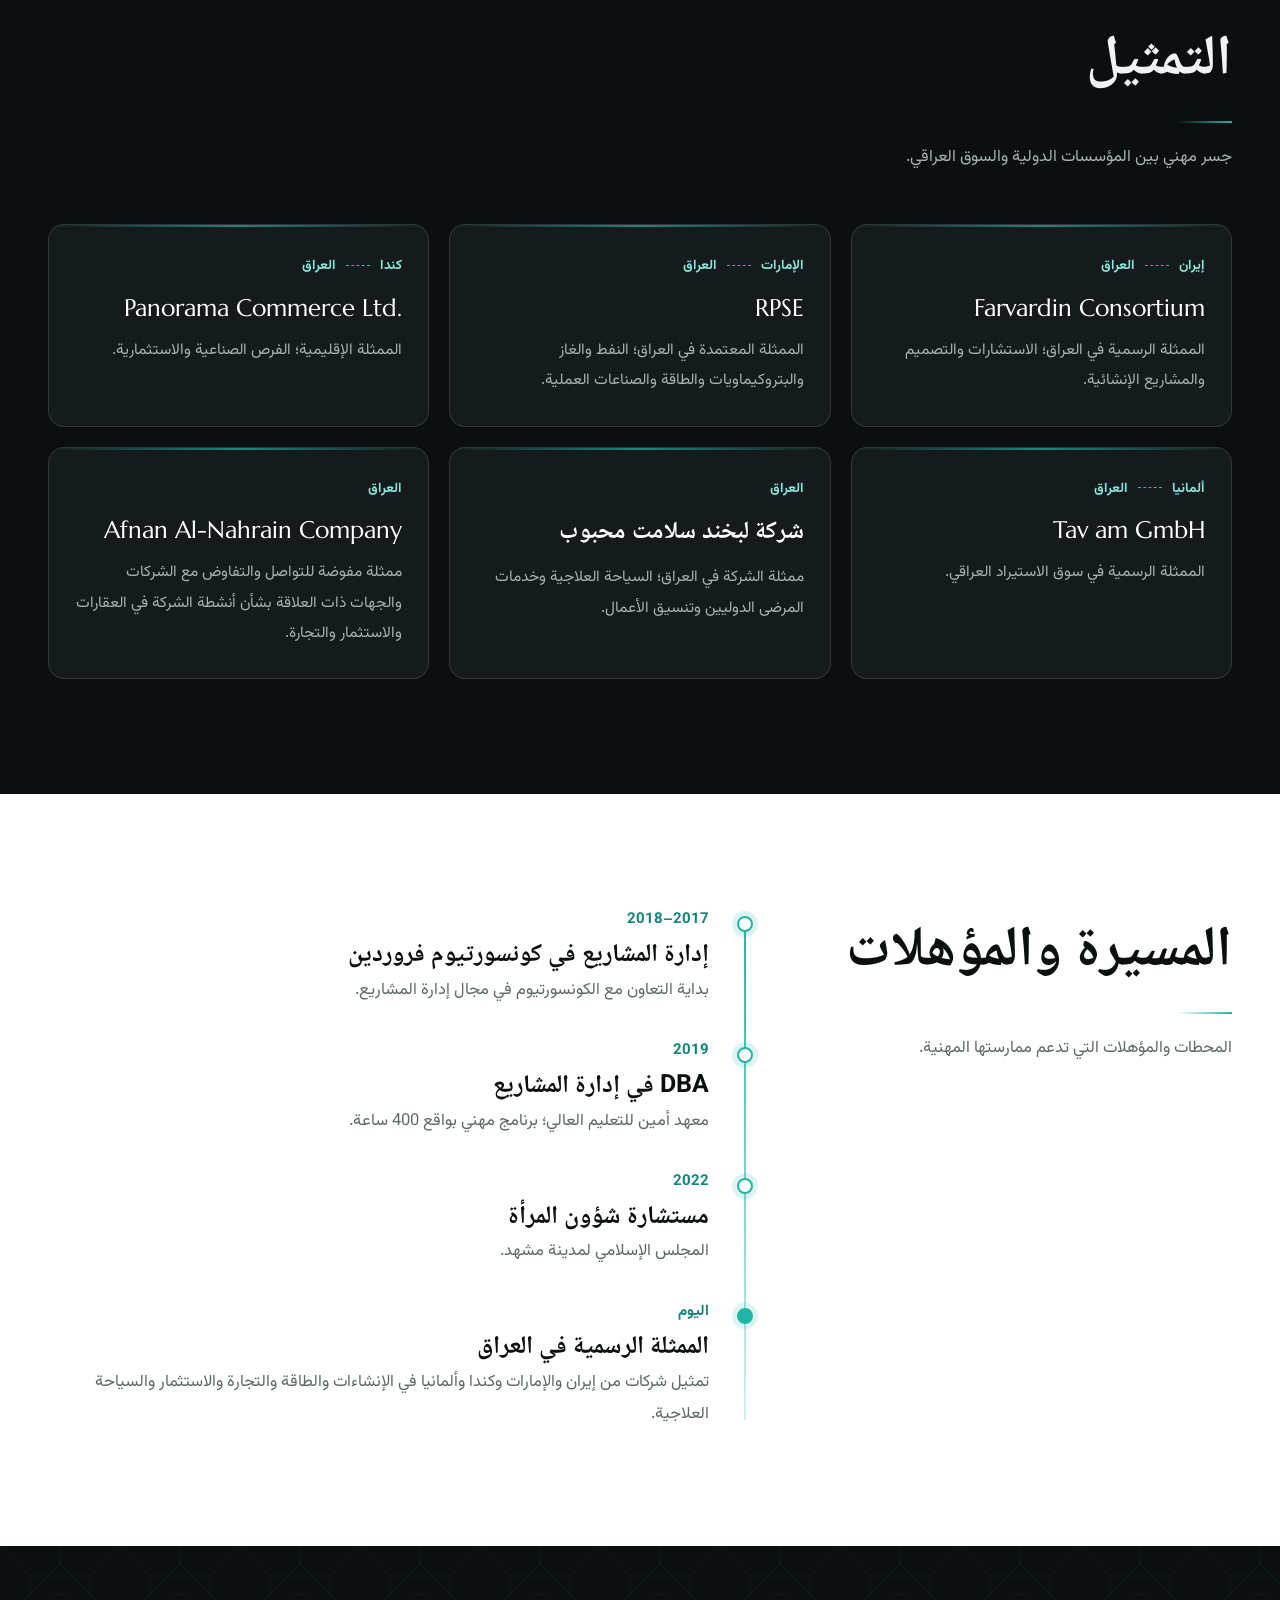
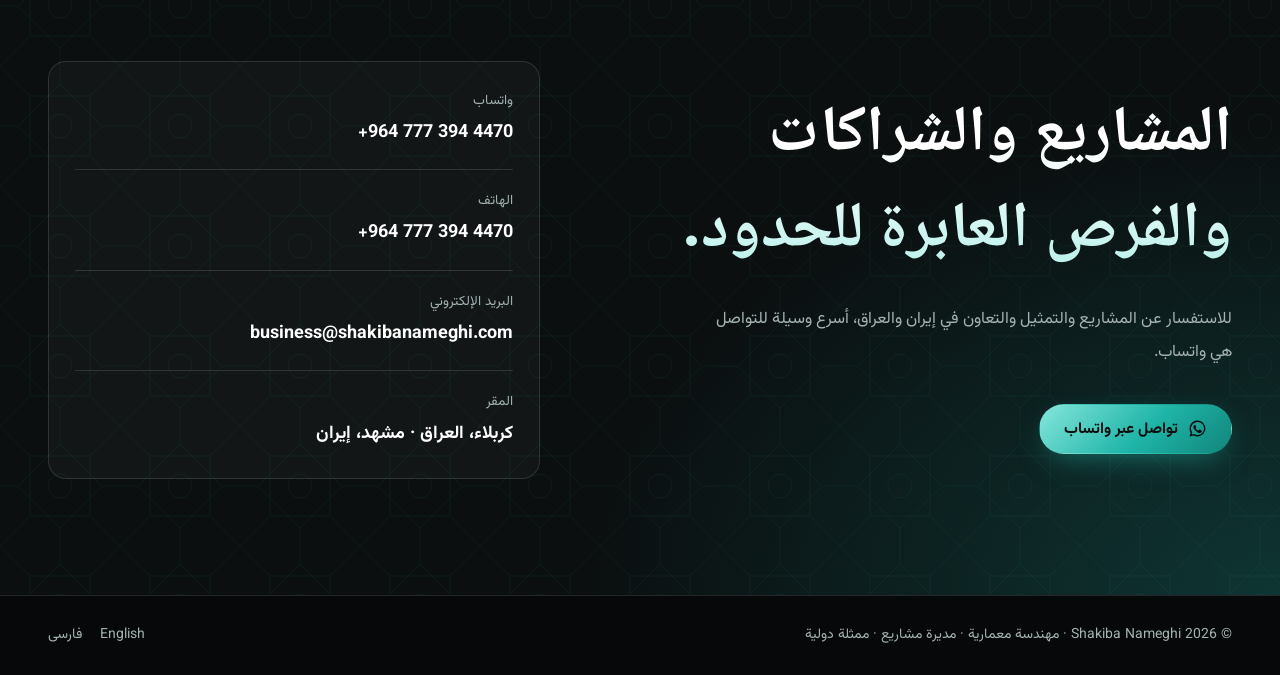
==== commit dc903554: "Switch palette to turquoise, white and black Co-Authored-By: Claude Opus 5.5 <noreply@anthropic.com>" ====
--- a/index.html
+++ b/index.html
@@ -13,7 +13,7 @@
 <link rel="icon" href="favicon.svg" type="image/svg+xml">
 <meta http-equiv="refresh" content="0; url=ar/">
 <script>location.replace('ar/'+location.search+location.hash)</script>
-<style>body{margin:0;min-height:100vh;display:grid;place-items:center;background:#0C1630;color:#E8ECF5;font:18px/1.6 Tahoma,system-ui,sans-serif}nav{display:flex;gap:24px}a{color:#E6CC92}</style>
+<style>body{margin:0;min-height:100vh;display:grid;place-items:center;background:#0B0F10;color:#EEF3F3;font:18px/1.6 Tahoma,system-ui,sans-serif}nav{display:flex;gap:24px}a{color:#86E6DB}</style>
 </head>
 <body><nav><a href="ar/" lang="ar">العربية</a><a href="fa/" lang="fa">فارسی</a><a href="en/" lang="en">English</a></nav></body>
 </html>
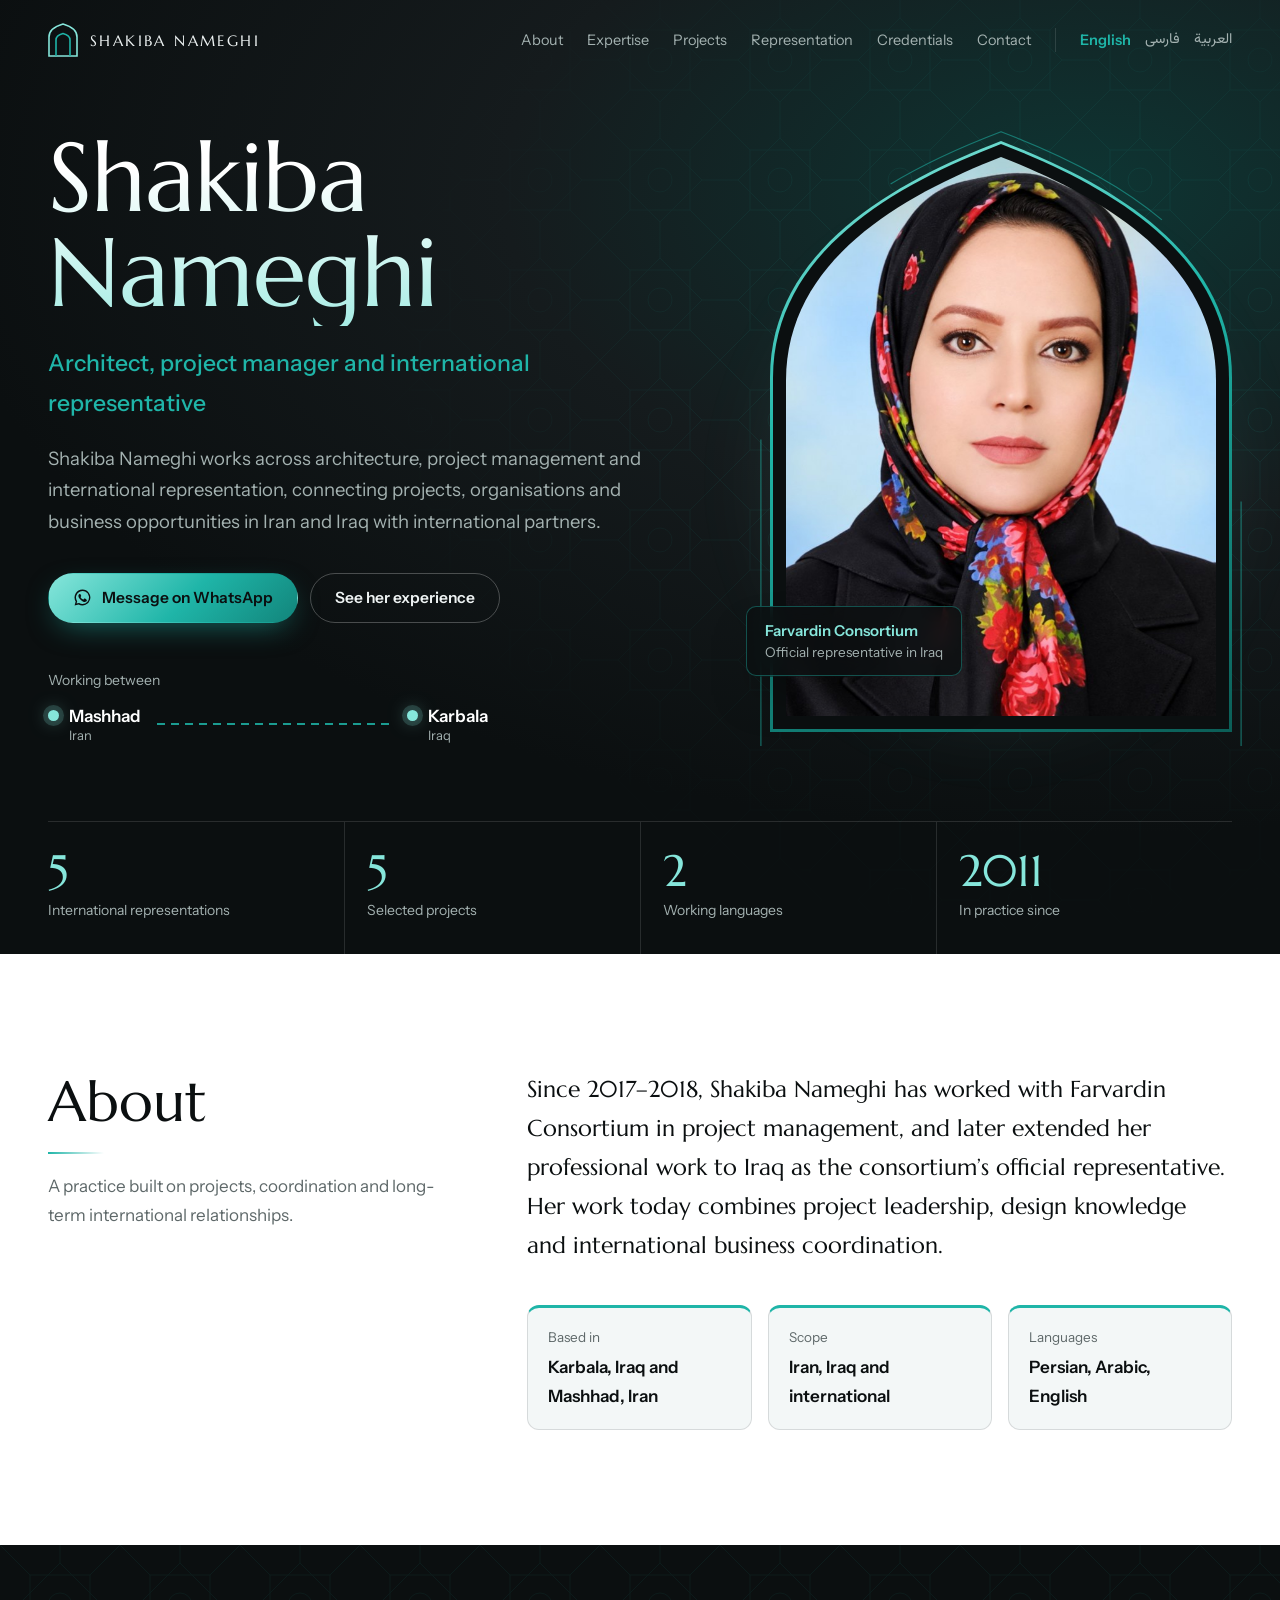
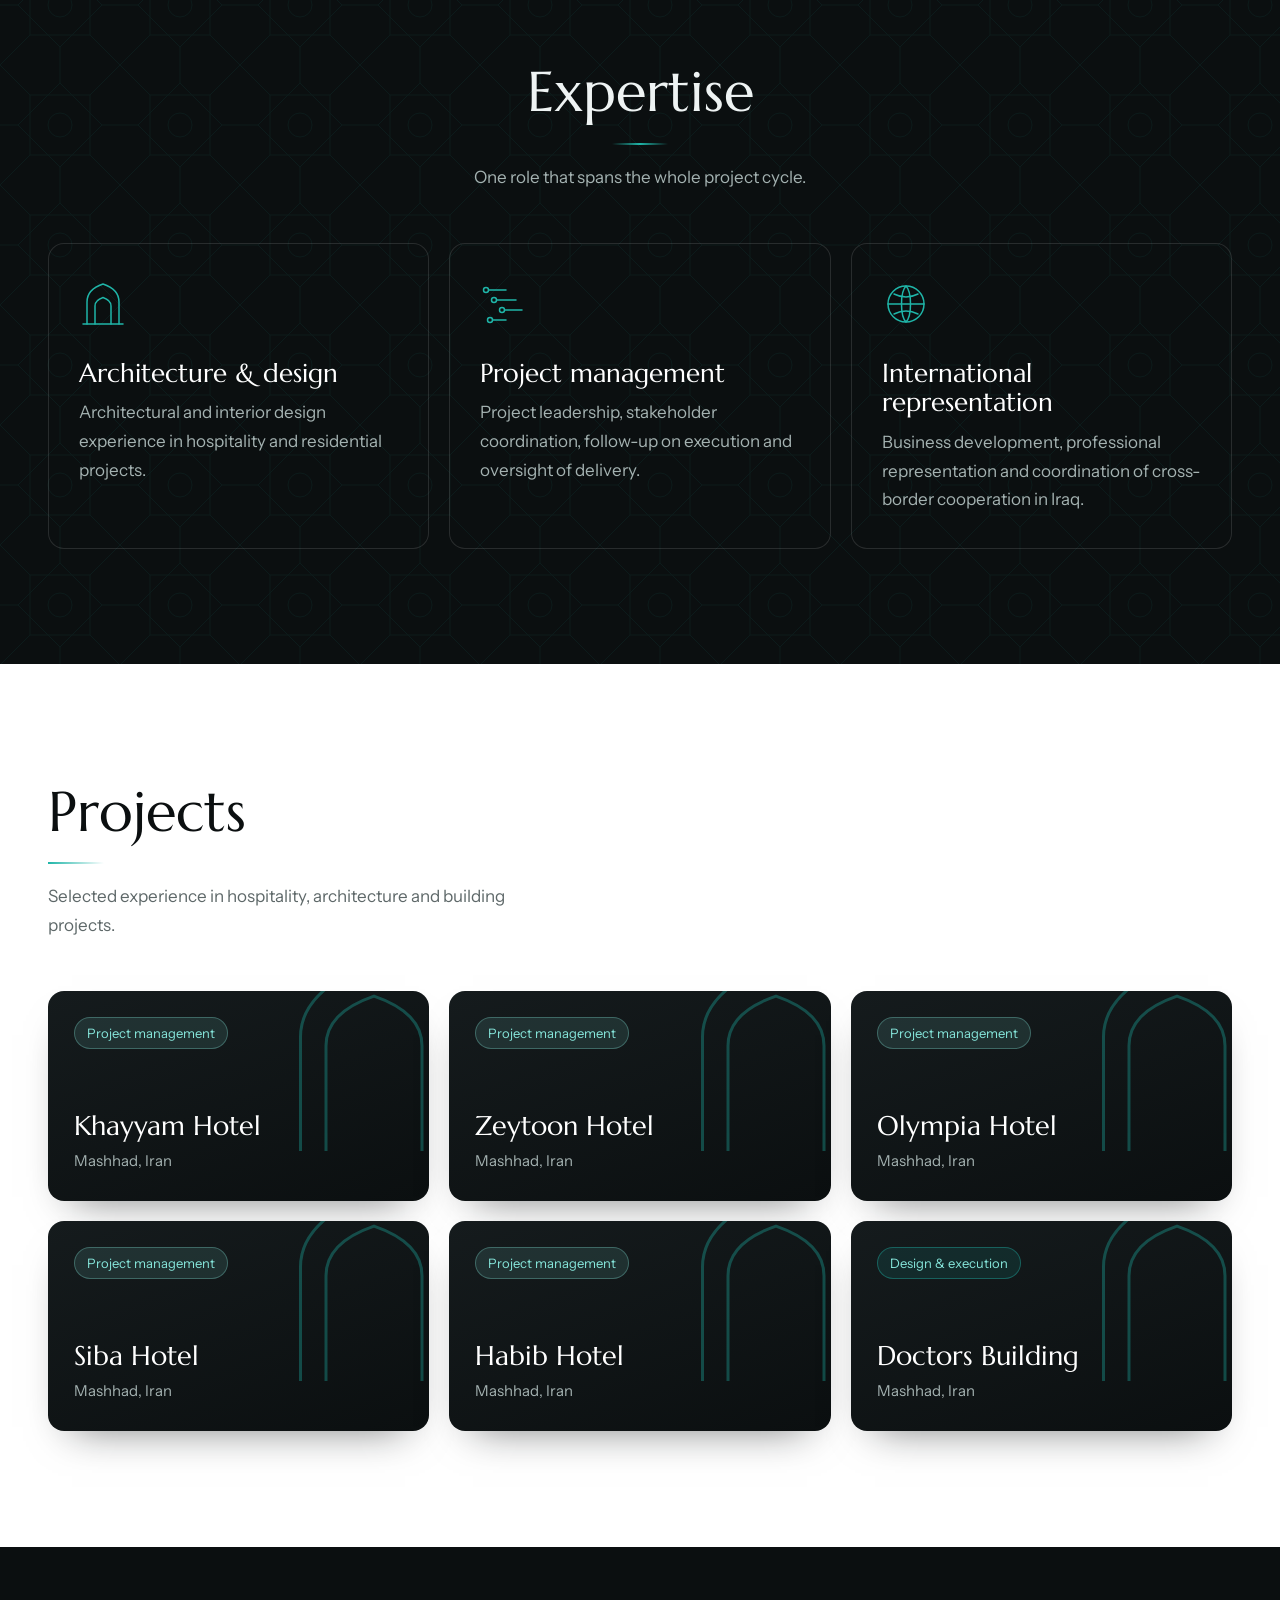
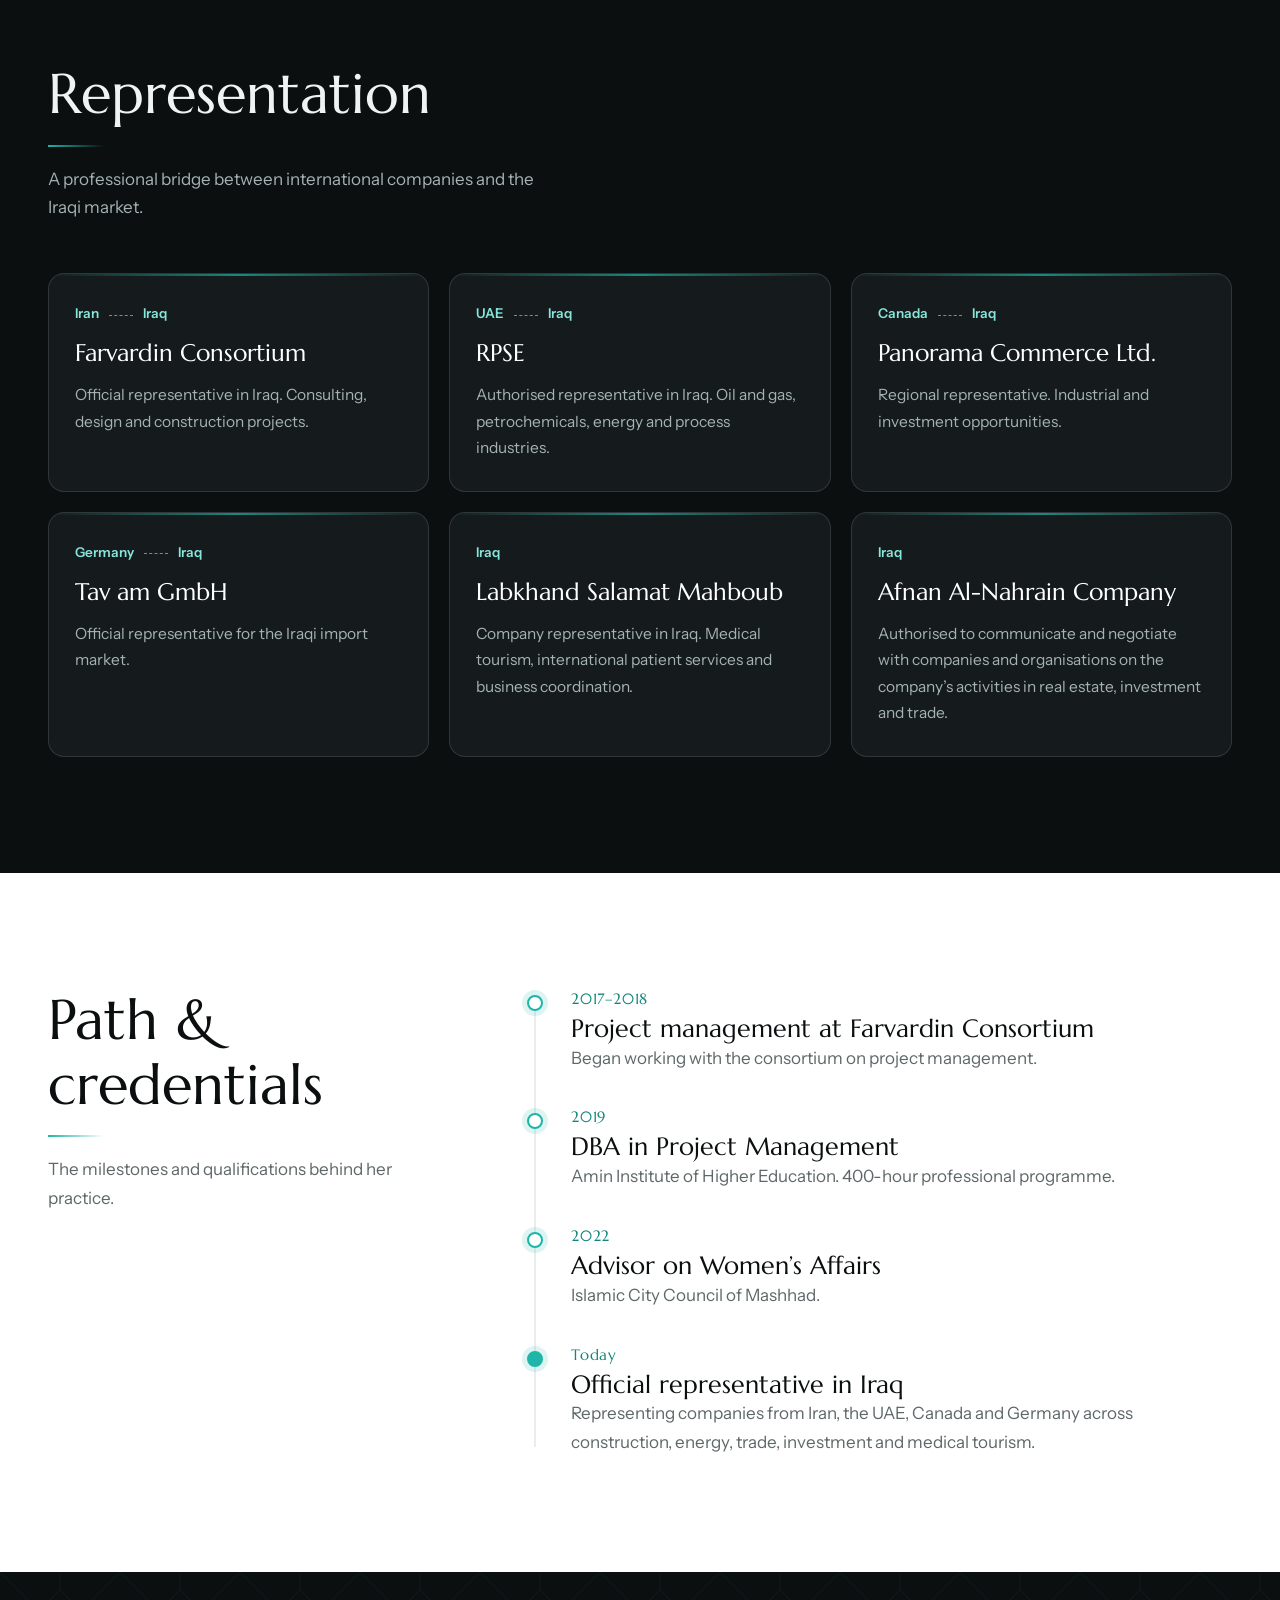
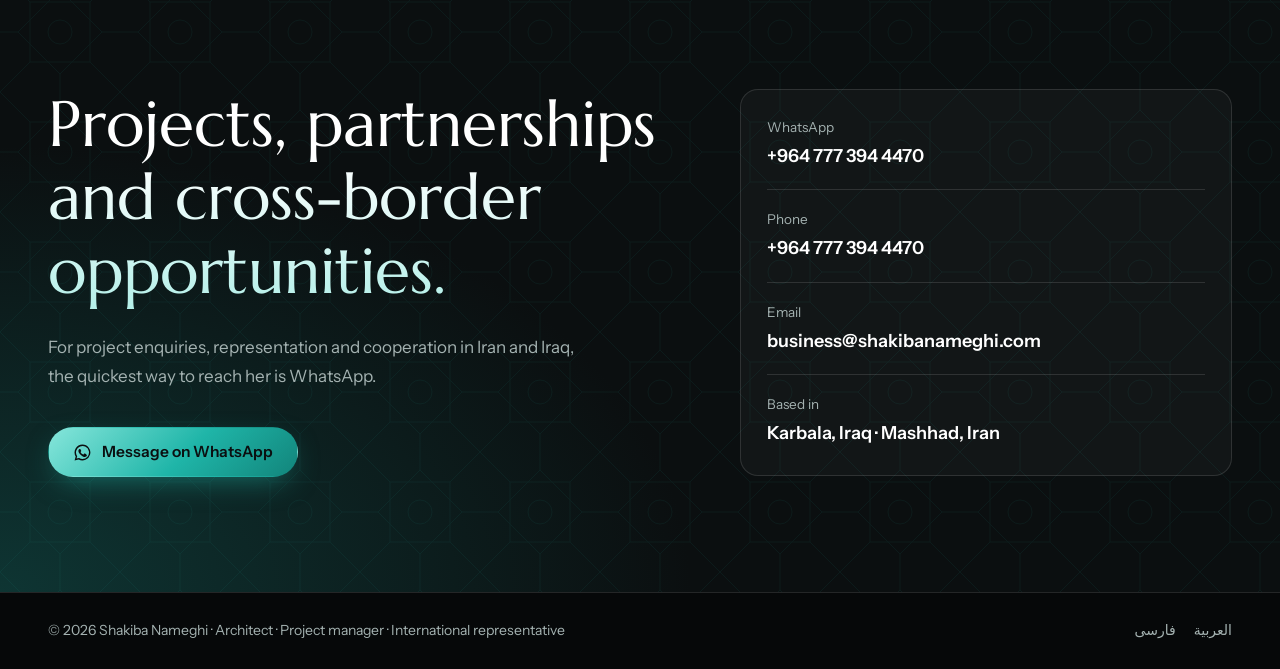
==== commit 90b8990f: "Stop browser auto-translation; open the visitor's language by default Chrome was machine-translating" ====
--- a/index.html
+++ b/index.html
@@ -1,18 +1,18 @@
 <!doctype html>
-<html lang="ar" dir="rtl">
+<html lang="ar" dir="rtl" translate="no">
 <head>
-<meta charset="utf-8">
+<meta charset="utf-8"><meta name="google" content="notranslate">
 <meta name="viewport" content="width=device-width,initial-scale=1">
 <title>شكيبا نامقي — Shakiba Nameghi — شکیبا نامقی</title>
 <meta name="description" content="الموقع الرسمي لشكيبا نامقي — Official website of Shakiba Nameghi — وب‌سایت رسمی شکیبا نامقی">
-<link rel="canonical" href="https://himn7980-bot.github.io/shakiba-nameghi-site/ar/">
-<link rel="alternate" hreflang="en" href="https://himn7980-bot.github.io/shakiba-nameghi-site/en/">
-<link rel="alternate" hreflang="fa" href="https://himn7980-bot.github.io/shakiba-nameghi-site/fa/">
-<link rel="alternate" hreflang="ar" href="https://himn7980-bot.github.io/shakiba-nameghi-site/ar/">
-<link rel="alternate" hreflang="x-default" href="https://himn7980-bot.github.io/shakiba-nameghi-site/">
+<link rel="canonical" href="https://shakibanameghi.com/ar/">
+<link rel="alternate" hreflang="en" href="https://shakibanameghi.com/en/">
+<link rel="alternate" hreflang="fa" href="https://shakibanameghi.com/fa/">
+<link rel="alternate" hreflang="ar" href="https://shakibanameghi.com/ar/">
+<link rel="alternate" hreflang="x-default" href="https://shakibanameghi.com/">
 <link rel="icon" href="favicon.svg" type="image/svg+xml">
 <meta http-equiv="refresh" content="0; url=ar/">
-<script>location.replace('ar/'+location.search+location.hash)</script>
+<script>(function(){var l=((navigator.languages&&navigator.languages[0])||navigator.language||'').toLowerCase();var t=l.indexOf('fa')===0?'fa':l.indexOf('en')===0?'en':'ar';location.replace(t+'/'+location.search+location.hash)})()</script>
 <style>body{margin:0;min-height:100vh;display:grid;place-items:center;background:#0B0F10;color:#EEF3F3;font:18px/1.6 Tahoma,system-ui,sans-serif}nav{display:flex;gap:24px}a{color:#86E6DB}</style>
 </head>
 <body><nav><a href="ar/" lang="ar">العربية</a><a href="fa/" lang="fa">فارسی</a><a href="en/" lang="en">English</a></nav></body>
